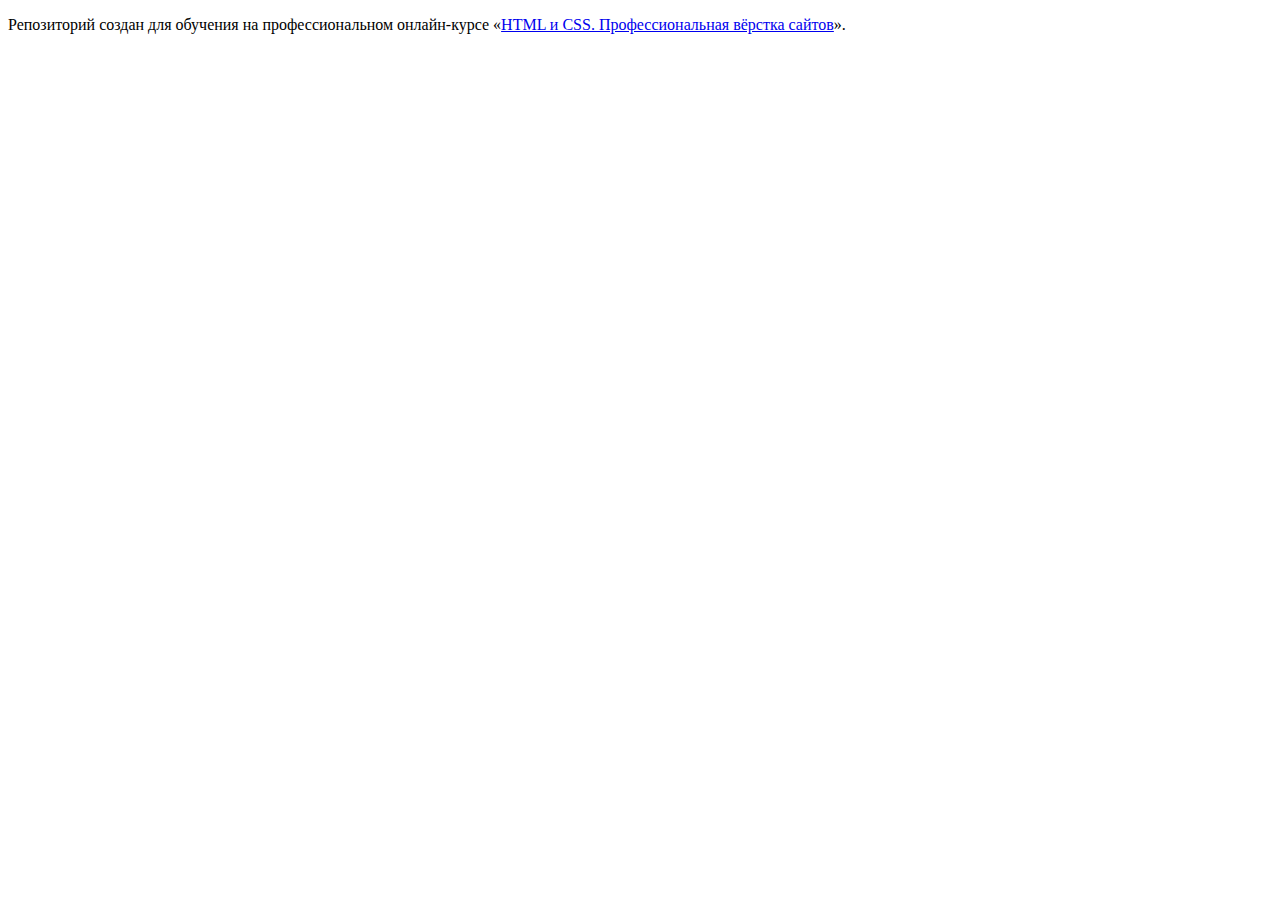
==== index.html @ 00046234 ":hatching_chick:" ====
<!DOCTYPE html>
<html lang="ru">
  <head>
    <meta charset="utf-8">
    <title>HTML Academy: Глейси</title>
  </head>
  <body>

    <p>Репозиторий создан для обучения на профессиональном онлайн‑курсе «<a href="https://htmlacademy.ru/intensive/htmlcss">HTML и CSS. Профессиональная вёрстка сайтов</a>».</p>

  </body>
</html>
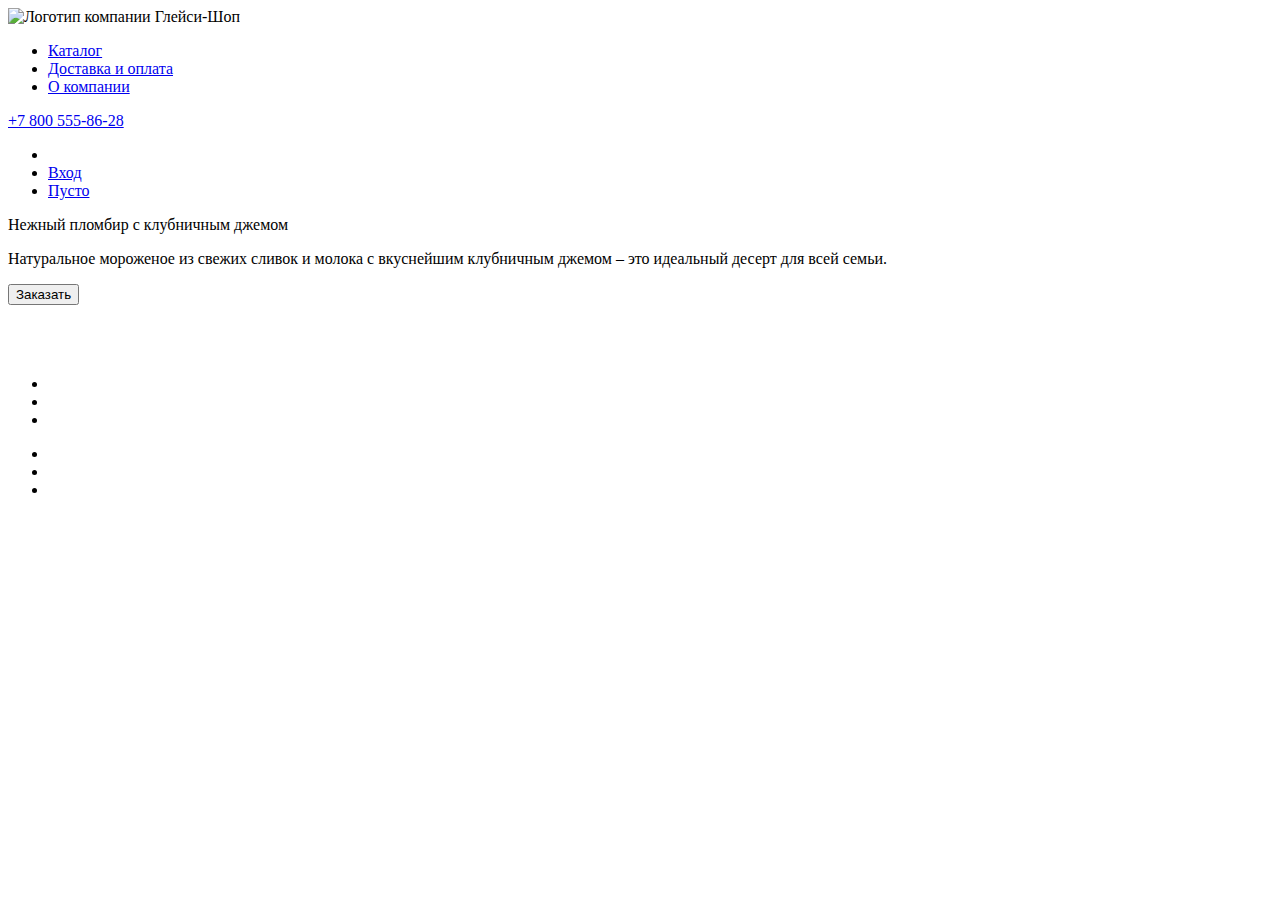
==== commit 1054ec28: "First-screen-html-markup-BEM" ====
--- a/index.html
+++ b/index.html
@@ -5,8 +5,74 @@
     <title>HTML Academy: Глейси</title>
   </head>
   <body>
+    <!-- 11:33 07.10.2021 - Сегодня сделаю разметку по БЭМ - Первый экран-->
 
-    <p>Репозиторий создан для обучения на профессиональном онлайн‑курсе «<a href="https://htmlacademy.ru/intensive/htmlcss">HTML и CSS. Профессиональная вёрстка сайтов</a>».</p>
+    <header class="header">
+      <nav>
+        <div class="header__logo"><img src="" alt="Логотип компании Глейси-Шоп" width="137" height="56"></div>
+        <ul class="header__navigation">
+          <li class="header__nav-item"><a href="#">Каталог</a></li>
+          <li class="header__nav-item"><a href="#">Доставка и оплата</a></li>
+          <li class="header__nav-item"><a href="#">О компании</a></li>
+        </ul>
+        <div class="header__phone"><a href="tel:+78005558628">+7 800 555-86-28</a></div>
+        <ul class="header__widgets">
+          <li class="header__widget-item"><a href="#"><span class="search-icon"></span></a></li>
+          <li class="header__widget-item"><a href="#"><span class="signin-icon"></span>Вход</a></li>
+          <li class="header__widget-item"><a href="#"><span class="emptybasket-icon"></span>Пусто</a></li>
+        </ul>
+      </nav>
+    </header> <!-- /header -->
+
+    <main>
+      <section class="first-screen-slider-1">
+        <div class="first-screen-slider-1__intro-section">
+          <p class="first-screen-slider-1__title">Нежный пломбир
+            с клубничным джемом</p>
+          <p class="first-screen-slider-1__intro-text">Натуральное мороженое из свежих сливок
+            и молока с вкуснейшим клубничным джемом – это идеальный десерт для всей семьи.</p>
+          <button class="first-screen-slider-1__order-btn">Заказать</button>
+        </div> <!-- /.first-screen-slider-1__intro-section -->
+        <div class="first-screen-slider-1__pic-section">
+          <div class="first-screen-slider-1__active-pic">
+            <a href="#" class="first-screen-slider-1__left-btn"><span class="arrow-left-icon"></span></a>
+            <div class="first-screen-slider-1__main-pic">
+              <img src="" alt="">
+            </div>
+            <a href="#" class="first-screen-slider-1__right-btn"><span class="arrow-right-icon"></span></a>
+          </div> <!-- /.first-screen-slider-1__active-pic -->
+          <div class="first-screen-slider-1__notactive-pic">
+            <img src="" alt="">
+          </div>
+          <div class="first-screen-slider-1__notactive-pic">
+            <img src="" alt="">
+          </div>
+        </div> <!-- /.first-screen-slider-1__pic-section -->
+        <ul class="first-screen-slider-1__slider-nav">
+          <li class="first-screen-slider-1__slider-nav-item--active"><a href="#"></a></li>
+          <li class="first-screen-slider-1__slider-nav-item--not-active"><a href="#"></a></li>
+          <li class="first-screen-slider-1__slider-nav-item--not-active"><a href="#"></a></li>
+        </ul>
+        <ul class="first-screen-slider-1__social-links">
+          <li class="first-screen-slider-1__social-links-item"><a href="#"><span class="vk-icon"></span></a></li>
+          <li class="first-screen-slider-1__social-links-item"><a href="#"><span class="fb-icon"></span></a></li>
+          <li class="first-screen-slider-1__social-links-item"><a href="#"><span class="ig-icon"></span></a></li>
+        </ul>
+      </section>
+
+
+
+
+
+    </main> <!-- /main -->
+
+
+      <!-- 
+
+        <p>Репозиторий создан для обучения на профессиональном онлайн‑курсе «<a href="https://htmlacademy.ru/intensive/htmlcss">HTML и CSS. Профессиональная вёрстка сайтов</a>».</p>
+        
+       -->
+    
 
   </body>
 </html>
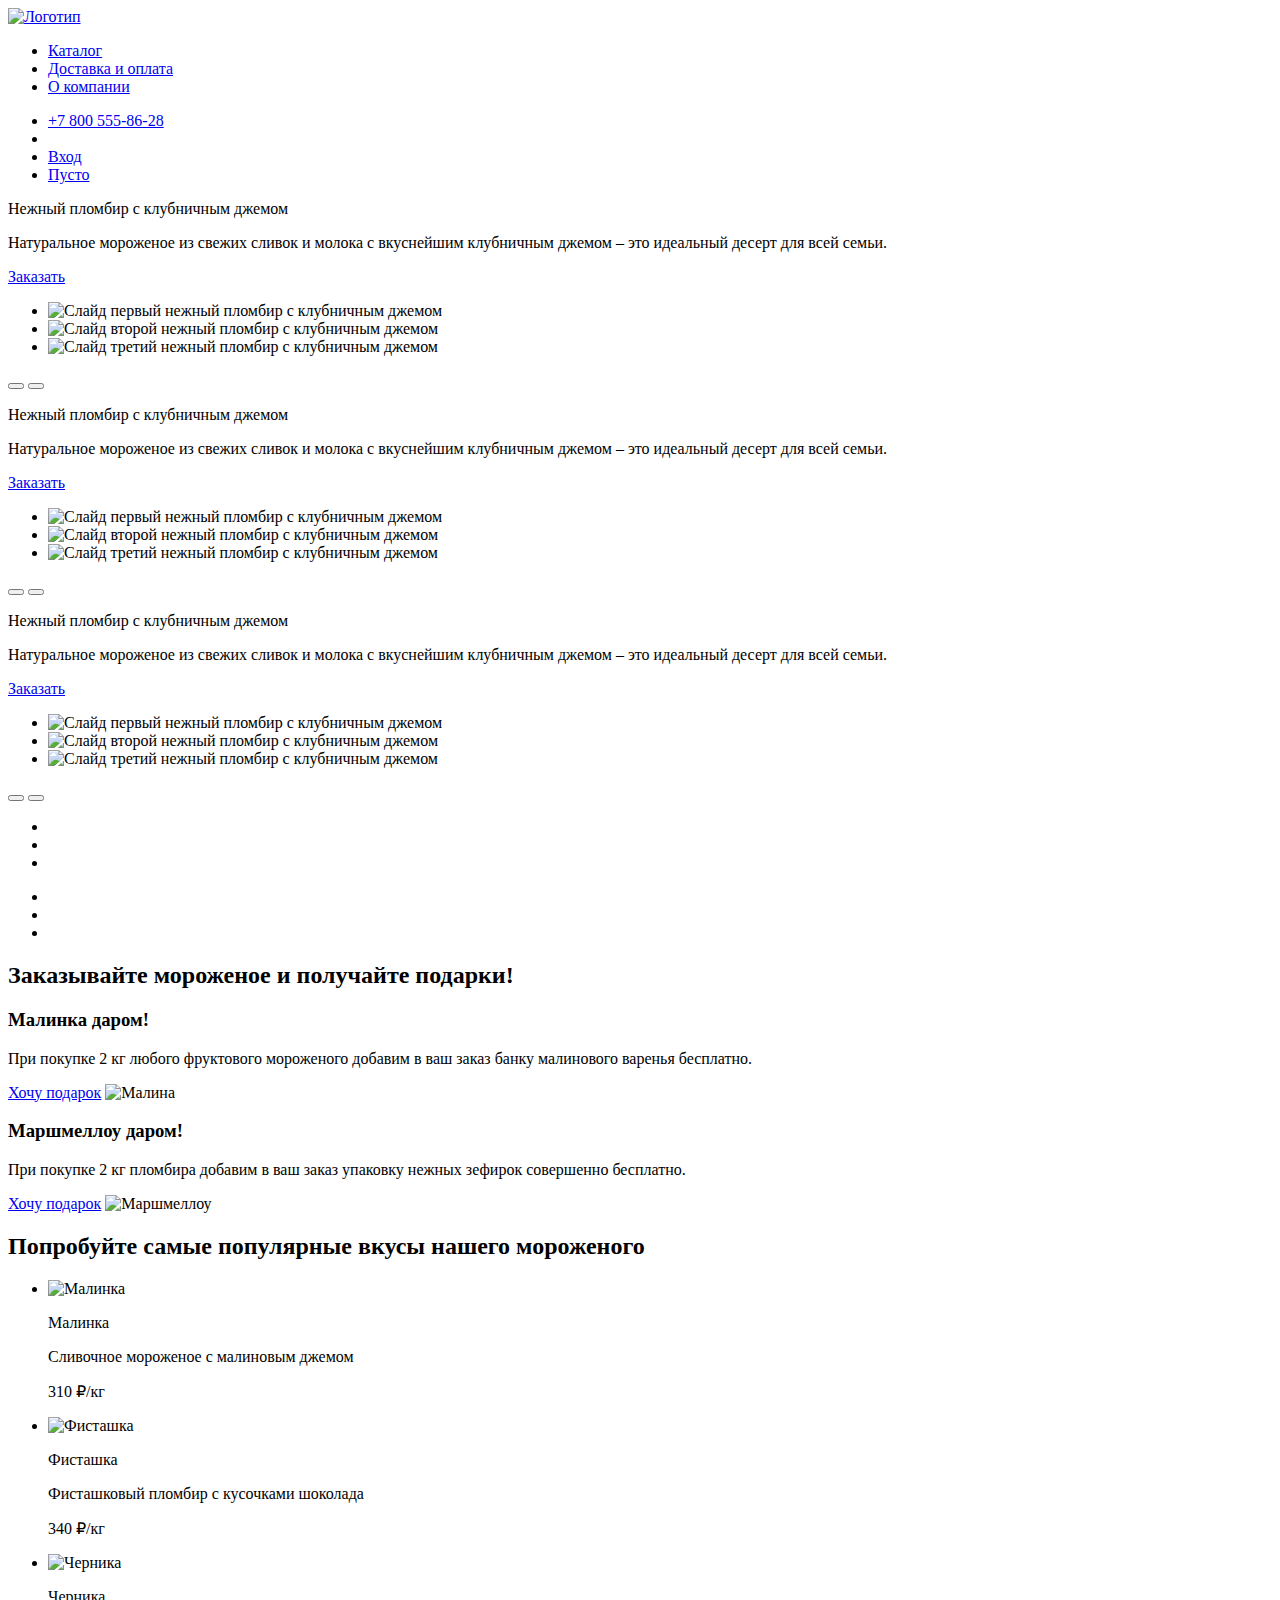
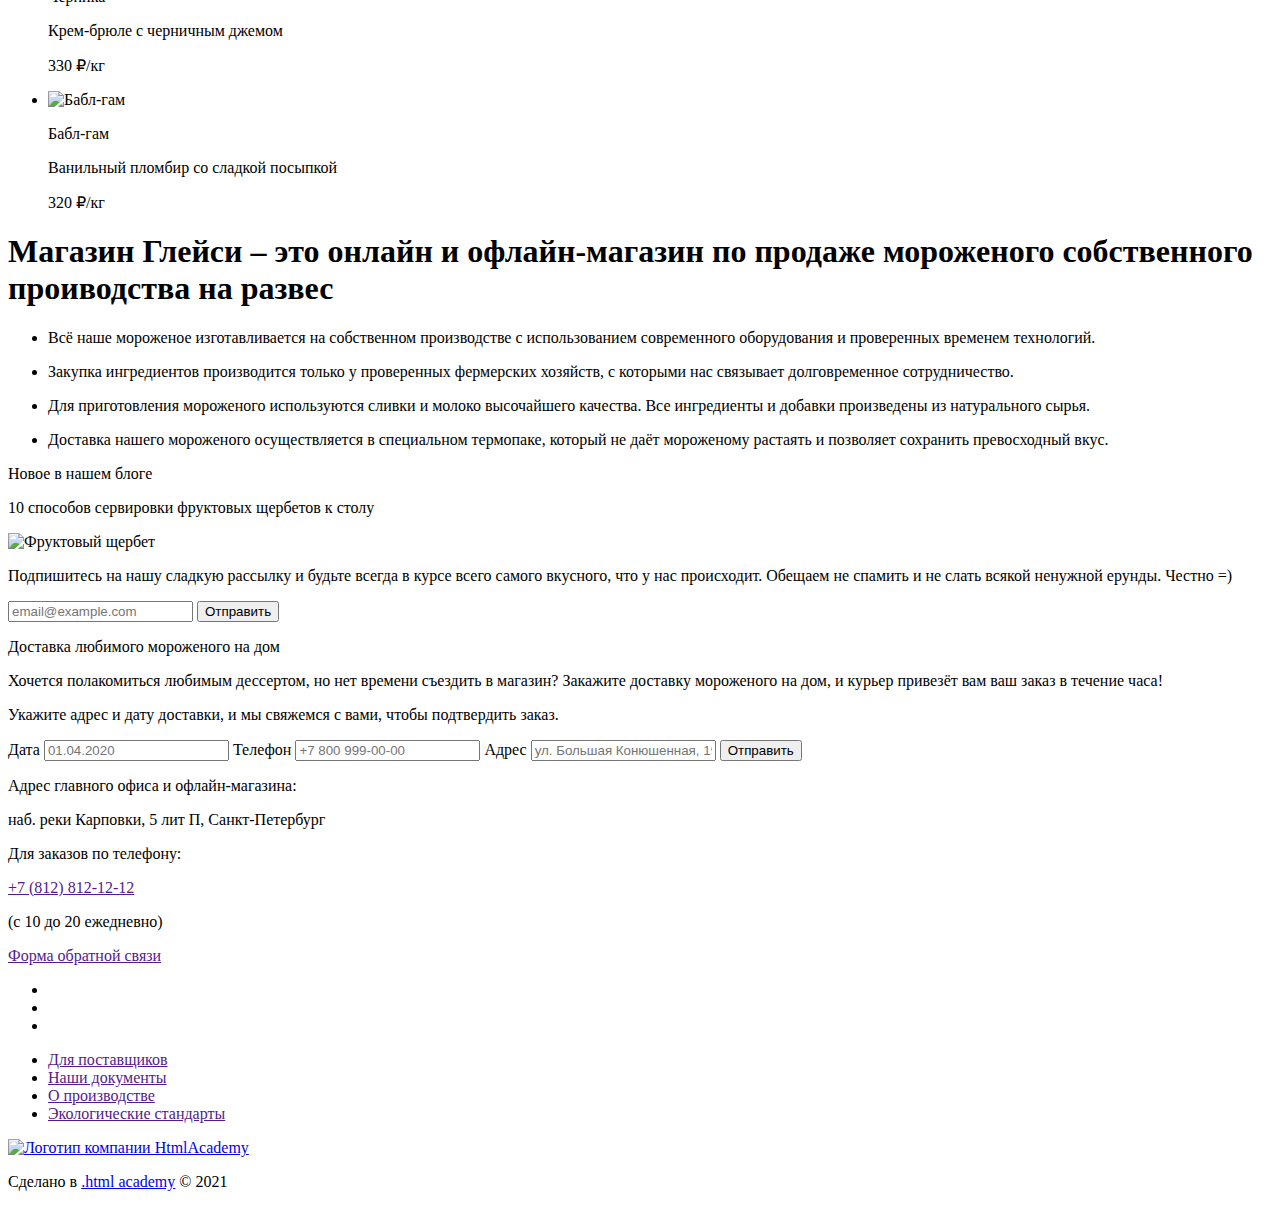
==== commit 7bed6d23: "updated index.html (full)" ====
--- a/index.html
+++ b/index.html
@@ -1,78 +1,549 @@
 <!DOCTYPE html>
 <html lang="ru">
   <head>
-    <meta charset="utf-8">
-    <title>HTML Academy: Глейси</title>
+    <meta charset="UTF-8" />
+    <meta name="viewport" content="width=device-width, initial-scale=1.0" />
+    <meta http-equiv="X-UA-Compatible" content="ie=edge" />
+    <title>Gllacy Shop</title>
   </head>
   <body>
-    <!-- 11:33 07.10.2021 - Сегодня сделаю разметку по БЭМ - Первый экран-->
-
-    <header class="header">
-      <nav>
-        <div class="header__logo"><img src="" alt="Логотип компании Глейси-Шоп" width="137" height="56"></div>
-        <ul class="header__navigation">
-          <li class="header__nav-item"><a href="#">Каталог</a></li>
-          <li class="header__nav-item"><a href="#">Доставка и оплата</a></li>
-          <li class="header__nav-item"><a href="#">О компании</a></li>
+    <!--Header-->
+    <header class="page-header">
+      <div class="page-header__page-header-inner">
+        <aside class="logo">
+          <a href="#" class="logo__link"
+            ><img src="" class="logo__img" alt="Логотип"
+          /></a>
+        </aside>
+
+        <nav class="nav">
+          <ul class="nav__list">
+            <li class="nav__item">
+              <a href="catalog.html" class="nav__link">Каталог</a>
+            </li>
+            <li class="nav__item">
+              <a href="#" class="nav__link">Доставка и оплата</a>
+            </li>
+            <li class="nav__item">
+              <a href="#" class="nav__link">О компании</a>
+            </li>
+          </ul>
+        </nav>
+
+        <ul class="widgets">
+          <li class="widgets-item__phone">
+            <a href="tel:78005558628" class="widgets__phone-link"
+              >+7 800 555-86-28</a
+            >
+          </li>
+          <li class="widgets-item">
+            <a class="widgets-item__link" href="#">
+              <span class="widgets-item__search-icon"></span>
+            </a>
+          </li>
+          <li class="widgets-item">
+            <a class="widgets-item__link" href="#">
+              <span class="widgets-item__signin-icon"></span>Вход
+            </a>
+          </li>
+          <li class="widgets-item">
+            <a class="widgets-item__link" href="#">
+              <span class="widgets-item__empty-basket-icon"></span>Пусто
+            </a>
+          </li>
         </ul>
-        <div class="header__phone"><a href="tel:+78005558628">+7 800 555-86-28</a></div>
-        <ul class="header__widgets">
-          <li class="header__widget-item"><a href="#"><span class="search-icon"></span></a></li>
-          <li class="header__widget-item"><a href="#"><span class="signin-icon"></span>Вход</a></li>
-          <li class="header__widget-item"><a href="#"><span class="emptybasket-icon"></span>Пусто</a></li>
+      </div>
+    </header>
+
+    <!--Main content-->
+    <main class="page-main">
+      <!--hello screen-->
+      <section class="hello-screen">
+        <div class="hello-screen__hello-screen-inner">
+          <div class="slide-slide1_active">
+            <div class="slide__description-block">
+              <p class="slide__description-block-title">
+                Нежный пломбир с клубничным джемом
+              </p>
+              <p class="slide__description-block-text">
+                Натуральное мороженое из свежих сливок и молока с вкуснейшим
+                клубничным джемом – это идеальный десерт для всей семьи.
+              </p>
+              <a class="slide__description-block-order-btn" href="#"
+                >Заказать</a
+              >
+            </div>
+            <div class="slide__visual-block">
+              <ul class="slide__visual-block-inner">
+                <li class="slide__item slide__item_active">
+                  <img
+                    src=""
+                    alt="Слайд первый нежный пломбир с клубничным джемом"
+                  />
+                </li>
+                <li class="slide__item-thumb">
+                  <img
+                    src=""
+                    alt="Слайд второй нежный пломбир с клубничным джемом"
+                  />
+                </li>
+                <li class="slide__item-thumb">
+                  <img
+                    src=""
+                    alt="Слайд третий нежный пломбир с клубничным джемом"
+                  />
+                </li>
+              </ul>
+              <button class="slide__control-left-btn"></button>
+              <button class="slide__control-right-btn"></button>
+            </div>
+          </div>
+          <div class="slide-slide2">
+            <div class="slide__description-block">
+              <p class="slide__description-block-title">
+                Нежный пломбир с клубничным джемом
+              </p>
+              <p class="slide__description-block-text">
+                Натуральное мороженое из свежих сливок и молока с вкуснейшим
+                клубничным джемом – это идеальный десерт для всей семьи.
+              </p>
+              <a class="slide__description-block-order-btn" href="#"
+                >Заказать</a
+              >
+            </div>
+            <div class="slide__visual-block">
+              <ul class="slide__visual-block-inner">
+                <li class="slide__item-thumb">
+                  <img
+                    src=""
+                    alt="Слайд первый нежный пломбир с клубничным джемом"
+                  />
+                </li>
+                <li class="slide__item slide__item_active">
+                  <img
+                    src=""
+                    alt="Слайд второй нежный пломбир с клубничным джемом"
+                  />
+                </li>
+                <li class="slide__item-thumb">
+                  <img
+                    src=""
+                    alt="Слайд третий нежный пломбир с клубничным джемом"
+                  />
+                </li>
+              </ul>
+              <button class="slide__control-left-btn"></button>
+              <button class="slide__control-right-btn"></button>
+            </div>
+          </div>
+          <div class="slide-slide3">
+            <div class="slide__description-block">
+              <p class="slide__description-block-title">
+                Нежный пломбир с клубничным джемом
+              </p>
+              <p class="slide__description-block-text">
+                Натуральное мороженое из свежих сливок и молока с вкуснейшим
+                клубничным джемом – это идеальный десерт для всей семьи.
+              </p>
+              <a class="slide__description-block-order-btn" href="#"
+                >Заказать</a
+              >
+            </div>
+            <div class="slide__visual-block">
+              <ul class="slide__visual-block-inner">
+                <li class="slide__item-thumb">
+                  <img
+                    src=""
+                    alt="Слайд первый нежный пломбир с клубничным джемом"
+                  />
+                </li>
+                <li class="slide__item-thumb">
+                  <img
+                    src=""
+                    alt="Слайд второй нежный пломбир с клубничным джемом"
+                  />
+                </li>
+                <li class="slide__item slide__item_active">
+                  <img
+                    src=""
+                    alt="Слайд третий нежный пломбир с клубничным джемом"
+                  />
+                </li>
+              </ul>
+              <button class="slide__control-left-btn"></button>
+              <button class="slide__control-right-btn"></button>
+            </div>
+          </div>
+          <div class="slide-footer">
+            <ul class="slide-nav">
+              <li class="slide-nav__item slide-nav__item_active">
+                <a class="slide-nav__item-link" href="#"></a>
+              </li>
+              <li class="slide-nav__item">
+                <a class="slide-nav__item-link" href="#"></a>
+              </li>
+              <li class="slide-nav__item">
+                <a class="slide-nav__item-link" href="#"></a>
+              </li>
+            </ul>
+            <ul class="footer-block__social-list">
+              <li class="footer-block__social-item">
+                <a
+                  class="footer-block__social-item-link"
+                  href="https://vk.com/htmlacademy"
+                >
+                  <span class="footer-block__social-vk-icon"></span>
+                </a>
+              </li>
+              <li class="footer-block__social-item">
+                <a
+                  class="footer-block__social-item-link"
+                  href="https://www.facebook.com/htmlacademy"
+                >
+                  <span class="footer-block__social-facebook-icon"></span>
+                </a>
+              </li>
+              <li class="footer-block__social-item">
+                <a
+                  class="footer-block__social-item-link"
+                  href="https://www.instagram.com/htmlacademy/"
+                >
+                  <span class="footer-block__social-instagram-icon"></span>
+                </a>
+              </li>
+            </ul>
+          </div>
+        </div>
+      </section>
+
+      <!--call to action first-->
+      <section class="call-to-action">
+        <div class="call-to-action__call-to-action-inner">
+          <h2 class="call-to-action__heading">
+            Заказывайте мороженое и получайте подарки!
+          </h2>
+          <aside class="call-to-action-item">
+            <h3 class="call-to-action-item__title">Малинка даром!</h3>
+            <p class="call-to-action-item__text">
+              При покупке 2 кг любого фруктового мороженого добавим в ваш заказ
+              банку малинового варенья бесплатно.
+            </p>
+            <a class="call-to-action-item__btn" href="#">Хочу подарок</a>
+            <img class="call-to-action-item__img" src="" alt="Малина" />
+          </aside>
+          <aside class="call-to-action-item">
+            <h3 class="call-to-action-item__title">Маршмеллоу даром!</h3>
+            <p class="call-to-action-item__text">
+              При покупке 2 кг пломбира добавим в ваш заказ упаковку нежных
+              зефирок совершенно бесплатно.
+            </p>
+            <a class="call-to-action-item__btn" href="#">Хочу подарок</a>
+            <img class="call-to-action-item__img" src="" alt="Маршмеллоу" />
+          </aside>
+        </div>
+      </section>
+
+      <!--list of icecreams-->
+      <section class="list-of-icecreams">
+        <div class="list-of-icecreams__list-of-icecreams-inner">
+          <h2 class="list-of-icecreams__heading">
+            Попробуйте самые популярные вкусы нашего мороженого
+          </h2>
+          <ul class="list-of-icecreams__list">
+            <li class="list-of-icecreams__item">
+              <img class="list-of-icecreams-item__img" src="" alt="Малинка" />
+              <p class="list-of-icecreams-item__title">Малинка</p>
+              <p class="list-of-icecreams-item__description">
+                Сливочное мороженое с малиновым джемом
+              </p>
+              <p class="list-of-icecreams-item__price">310 ₽/кг</p>
+              <a class="list-of-icecreams-item__btn-add-to-basket-link" href=""
+                ><span class="list-of-icecreams-item__basket-icon"></span
+              ></a>
+            </li>
+            <li class="list-of-icecreams__item">
+              <img class="list-of-icecreams-item__img" src="" alt="Фисташка" />
+              <p class="list-of-icecreams-item__title">Фисташка</p>
+              <p class="list-of-icecreams-item__description">
+                Фисташковый пломбир с кусочками шоколада
+              </p>
+              <p class="list-of-icecreams-item__price">340 ₽/кг</p>
+              <a class="list-of-icecreams-item__btn-add-to-basket-link" href=""
+                ><span class="list-of-icecreams-item__basket-icon"></span
+              ></a>
+            </li>
+            <li class="list-of-icecreams__item">
+              <img class="list-of-icecreams-item__img" src="" alt="Черника" />
+              <p class="list-of-icecreams-item__title">Черника</p>
+              <p class="list-of-icecreams-item__description">
+                Крем-брюле с черничным джемом
+              </p>
+              <p class="list-of-icecreams-item__price">330 ₽/кг</p>
+              <a class="list-of-icecreams-item__btn-add-to-basket-link" href=""
+                ><span class="list-of-icecreams-item__basket-icon"></span
+              ></a>
+            </li>
+            <li class="list-of-icecreams__item">
+              <img class="list-of-icecreams-item__img" src="" alt="Бабл-гам" />
+              <p class="list-of-icecreams-item__title">Бабл-гам</p>
+              <p class="list-of-icecreams-item__description">
+                Ванильный пломбир со сладкой посыпкой
+              </p>
+              <p class="list-of-icecreams-item__price">320 ₽/кг</p>
+              <a class="list-of-icecreams-item__btn-add-to-basket-link" href=""
+                ><span class="list-of-icecreams-item__basket-icon"></span
+              ></a>
+            </li>
+          </ul>
+        </div>
+      </section>
+
+      <!--description block of shop-->
+      <section class="description-block-of-shop">
+        <div class="description-block-of-shop__inner">
+          <div class="description-block-of-shop__white-plate">
+            <h1 class="description-block-of-shop_main-heading">
+              Магазин Глейси – это онлайн и офлайн-магазин по продаже мороженого
+              собственного проиводства на развес
+            </h1>
+            <ul class="description-block-of-shop__list-of-features">
+              <li class="description-block-of-shop__item-feature">
+                <p class="description-block-of-shop__item-feature-description">
+                  Всё наше мороженое изготавливается на собственном производстве
+                  с использованием современного оборудования и проверенных
+                  временем технологий.
+                </p>
+              </li>
+              <li class="description-block-of-shop__item-feature">
+                <p class="description-block-of-shop__item-feature-description">
+                  Закупка ингредиентов производится только у проверенных
+                  фермерских хозяйств, с которыми нас связывает долговременное
+                  сотрудничество.
+                </p>
+              </li>
+              <li class="description-block-of-shop__item-feature">
+                <p class="description-block-of-shop__item-feature-description">
+                  Для приготовления мороженого используются сливки и молоко
+                  высочайшего качества. Все ингредиенты и добавки произведены из
+                  натурального сырья.
+                </p>
+              </li>
+              <li class="description-block-of-shop__item-feature">
+                <p class="description-block-of-shop__item-feature-description">
+                  Доставка нашего мороженого осуществляется в специальном
+                  термопаке, который не даёт мороженому растаять и позволяет
+                  сохранить превосходный вкус.
+                </p>
+              </li>
+            </ul>
+          </div>
+        </div>
+      </section>
+
+      <!--subscribe block-->
+      <section class="subscribe-block">
+        <div class="subscribe-block__inner">
+          <aside class="subscribe-block__latest-post-from-blog">
+            <p class="subscribe-block__latest-post-from-blog-name">
+              Новое в нашем блоге
+            </p>
+            <p class="subscribe-block__latest-post-from-blog-article-title">
+              10 способов сервировки фруктовых щербетов к столу
+            </p>
+            <img
+              class="subscribe-block__latest-post-from-blog-img"
+              src=""
+              alt="Фруктовый щербет"
+            />
+          </aside>
+          <aside class="subscribe-block__subscribe-form-block">
+            <p class="subscribe-block__subscribe-title">
+              Подпишитесь на нашу сладкую рассылку и будьте всегда в курсе всего
+              самого вкусного, что у нас происходит. Обещаем не спамить и не
+              слать всякой ненужной ерунды. Честно =)
+            </p>
+            <form
+              class="subscribe-block__subscribe-form"
+              action="https://echo.htmlacademy.ru/"
+            >
+              <input
+                class="subscribe-block__subscribe-form-email-input"
+                type="text"
+                placeholder="email@example.com"
+                name="email"
+              />
+              <input
+                class="subscribe-block__subscribe-form-btn-submit"
+                type="submit"
+                value="Отправить"
+              />
+            </form>
+          </aside>
+        </div>
+      </section>
+
+      <!--order section-->
+      <section class="order-block">
+        <div class="order-block__inner">
+          <aside class="order-block__description-block">
+            <p class="order-block__description-block-title">
+              Доставка любимого мороженого на дом
+            </p>
+            <p class="order-block__description-description">
+              Хочется полакомиться любимым дессертом, но нет времени съездить в
+              магазин? Закажите доставку мороженого на дом, и курьер привезёт
+              вам ваш заказ в течение часа!
+            </p>
+          </aside>
+          <aside class="order-block__form-block">
+            <form
+              class="order-block__order-form"
+              action="https://echo.htmlacademy.ru/"
+            >
+              <p class="order-block__order-form-instruction">
+                Укажите адрес и дату доставки, и мы свяжемся с вами, чтобы
+                подтвердить заказ.
+              </p>
+              <label class="order-block__order-form-date-label" for=""
+                >Дата</label
+              >
+              <input
+                class="order-block__order-form-date-input"
+                type="text"
+                placeholder="01.04.2020"
+                name="date"
+              />
+              <label class="order-block__order-form-phone-label" for=""
+                >Телефон</label
+              >
+              <input
+                class="order-block__order-form-phone-input"
+                type="text"
+                placeholder="+7 800 999-00-00"
+                name="phone"
+              />
+              <label class="order-block__order-form-address-label" for=""
+                >Адрес</label
+              >
+              <input
+                class="order-block__order-form-address-input"
+                type="text"
+                placeholder="ул. Большая Конюшенная, 19/8"
+                name="address"
+              />
+              <input
+                class="order-block__order-form-address-submit-btn"
+                type="submit"
+                value="Отправить"
+              />
+            </form>
+          </aside>
+        </div>
+      </section>
+
+      <!--contacts section-->
+      <section class="contact-block">
+        <div class="contact-block__inner">
+          <aside class="contact-block__content-section">
+            <p class="contact-block__content-section-title">
+              Адрес главного офиса и офлайн-магазина:
+            </p>
+            <p class="contact-block__content-section-address">
+              наб. реки Карповки, 5 лит П, Санкт-Петербург
+            </p>
+            <p class="contact-block__content-section-label">
+              Для заказов по телефону:
+            </p>
+            <p class="contact-block__content-section-phone">
+              <a class="contact-block__content-section-phone-link" href=""
+                >+7 (812) 812-12-12</a
+              >
+            </p>
+            <p class="contact-block__content-section-work-schedule">
+              (с 10 до 20 ежедневно)
+            </p>
+            <a class="contact-block__content-section-feedback-btn" href=""
+              >Форма обратной связи</a
+            >
+          </aside>
+        </div>
+      </section>
+    </main>
+
+    <!--Footer-->
+    <footer class="footer-block">
+      <div class="footer-block__inner">
+        <ul class="footer-block__social-list">
+          <li class="footer-block__social-item">
+            <a
+              class="footer-block__social-item-link"
+              href="https://vk.com/htmlacademy"
+            >
+              <span class="footer-block__social-vk-icon"></span>
+            </a>
+          </li>
+          <li class="footer-block__social-item">
+            <a
+              class="footer-block__social-item-link"
+              href="https://www.facebook.com/htmlacademy"
+            >
+              <span class="footer-block__social-facebook-icon"></span>
+            </a>
+          </li>
+          <li class="footer-block__social-item">
+            <a
+              class="footer-block__social-item-link"
+              href="https://www.instagram.com/htmlacademy/"
+            >
+              <span class="footer-block__social-instagram-icon"></span>
+            </a>
+          </li>
         </ul>
-      </nav>
-    </header> <!-- /header -->
-
-    <main>
-      <section class="first-screen-slider-1">
-        <div class="first-screen-slider-1__intro-section">
-          <p class="first-screen-slider-1__title">Нежный пломбир
-            с клубничным джемом</p>
-          <p class="first-screen-slider-1__intro-text">Натуральное мороженое из свежих сливок
-            и молока с вкуснейшим клубничным джемом – это идеальный десерт для всей семьи.</p>
-          <button class="first-screen-slider-1__order-btn">Заказать</button>
-        </div> <!-- /.first-screen-slider-1__intro-section -->
-        <div class="first-screen-slider-1__pic-section">
-          <div class="first-screen-slider-1__active-pic">
-            <a href="#" class="first-screen-slider-1__left-btn"><span class="arrow-left-icon"></span></a>
-            <div class="first-screen-slider-1__main-pic">
-              <img src="" alt="">
-            </div>
-            <a href="#" class="first-screen-slider-1__right-btn"><span class="arrow-right-icon"></span></a>
-          </div> <!-- /.first-screen-slider-1__active-pic -->
-          <div class="first-screen-slider-1__notactive-pic">
-            <img src="" alt="">
-          </div>
-          <div class="first-screen-slider-1__notactive-pic">
-            <img src="" alt="">
-          </div>
-        </div> <!-- /.first-screen-slider-1__pic-section -->
-        <ul class="first-screen-slider-1__slider-nav">
-          <li class="first-screen-slider-1__slider-nav-item--active"><a href="#"></a></li>
-          <li class="first-screen-slider-1__slider-nav-item--not-active"><a href="#"></a></li>
-          <li class="first-screen-slider-1__slider-nav-item--not-active"><a href="#"></a></li>
-        </ul>
-        <ul class="first-screen-slider-1__social-links">
-          <li class="first-screen-slider-1__social-links-item"><a href="#"><span class="vk-icon"></span></a></li>
-          <li class="first-screen-slider-1__social-links-item"><a href="#"><span class="fb-icon"></span></a></li>
-          <li class="first-screen-slider-1__social-links-item"><a href="#"><span class="ig-icon"></span></a></li>
-        </ul>
-      </section>
-
-
-
-
-
-    </main> <!-- /main -->
-
-
-      <!-- 
-
-        <p>Репозиторий создан для обучения на профессиональном онлайн‑курсе «<a href="https://htmlacademy.ru/intensive/htmlcss">HTML и CSS. Профессиональная вёрстка сайтов</a>».</p>
-        
-       -->
-    
-
+
+        <nav class="footer-block__nav">
+          <ul class="footer-block__nav-list">
+            <li class="footer-block__nav-item">
+              <a class="footer-block__nav-item-link" href=""
+                ><span class="footer-block__nav-item-heart-icon"></span>Для
+                поставщиков</a
+              >
+            </li>
+            <li class="footer-block__nav-item">
+              <a class="footer-block__nav-item-link" href="">Наши документы</a>
+            </li>
+            <li class="footer-block__nav-item">
+              <a class="footer-block__nav-item-link" href="">О производстве</a>
+            </li>
+            <li class="footer-block__nav-item">
+              <a class="footer-block__nav-item-link" href=""
+                >Экологические стандарты</a
+              >
+            </li>
+          </ul>
+        </nav>
+
+        <aside class="footer-block__copyright-block">
+          <a
+            class="footer-block__copyright-logo-link"
+            href="https://htmlacademy.ru/"
+          >
+            <img
+              class="footer-block__copyright-logo-img"
+              src=""
+              alt="Логотип компании HtmlAcademy"
+            />
+          </a>
+          <p class="footer-block__copyright">
+            Сделано в
+            <a
+              class="footer-block__copyright-link"
+              href="https://htmlacademy.ru/"
+              >.html academy</a
+            >
+            © 2021
+          </p>
+        </aside>
+      </div>
+    </footer>
   </body>
 </html>
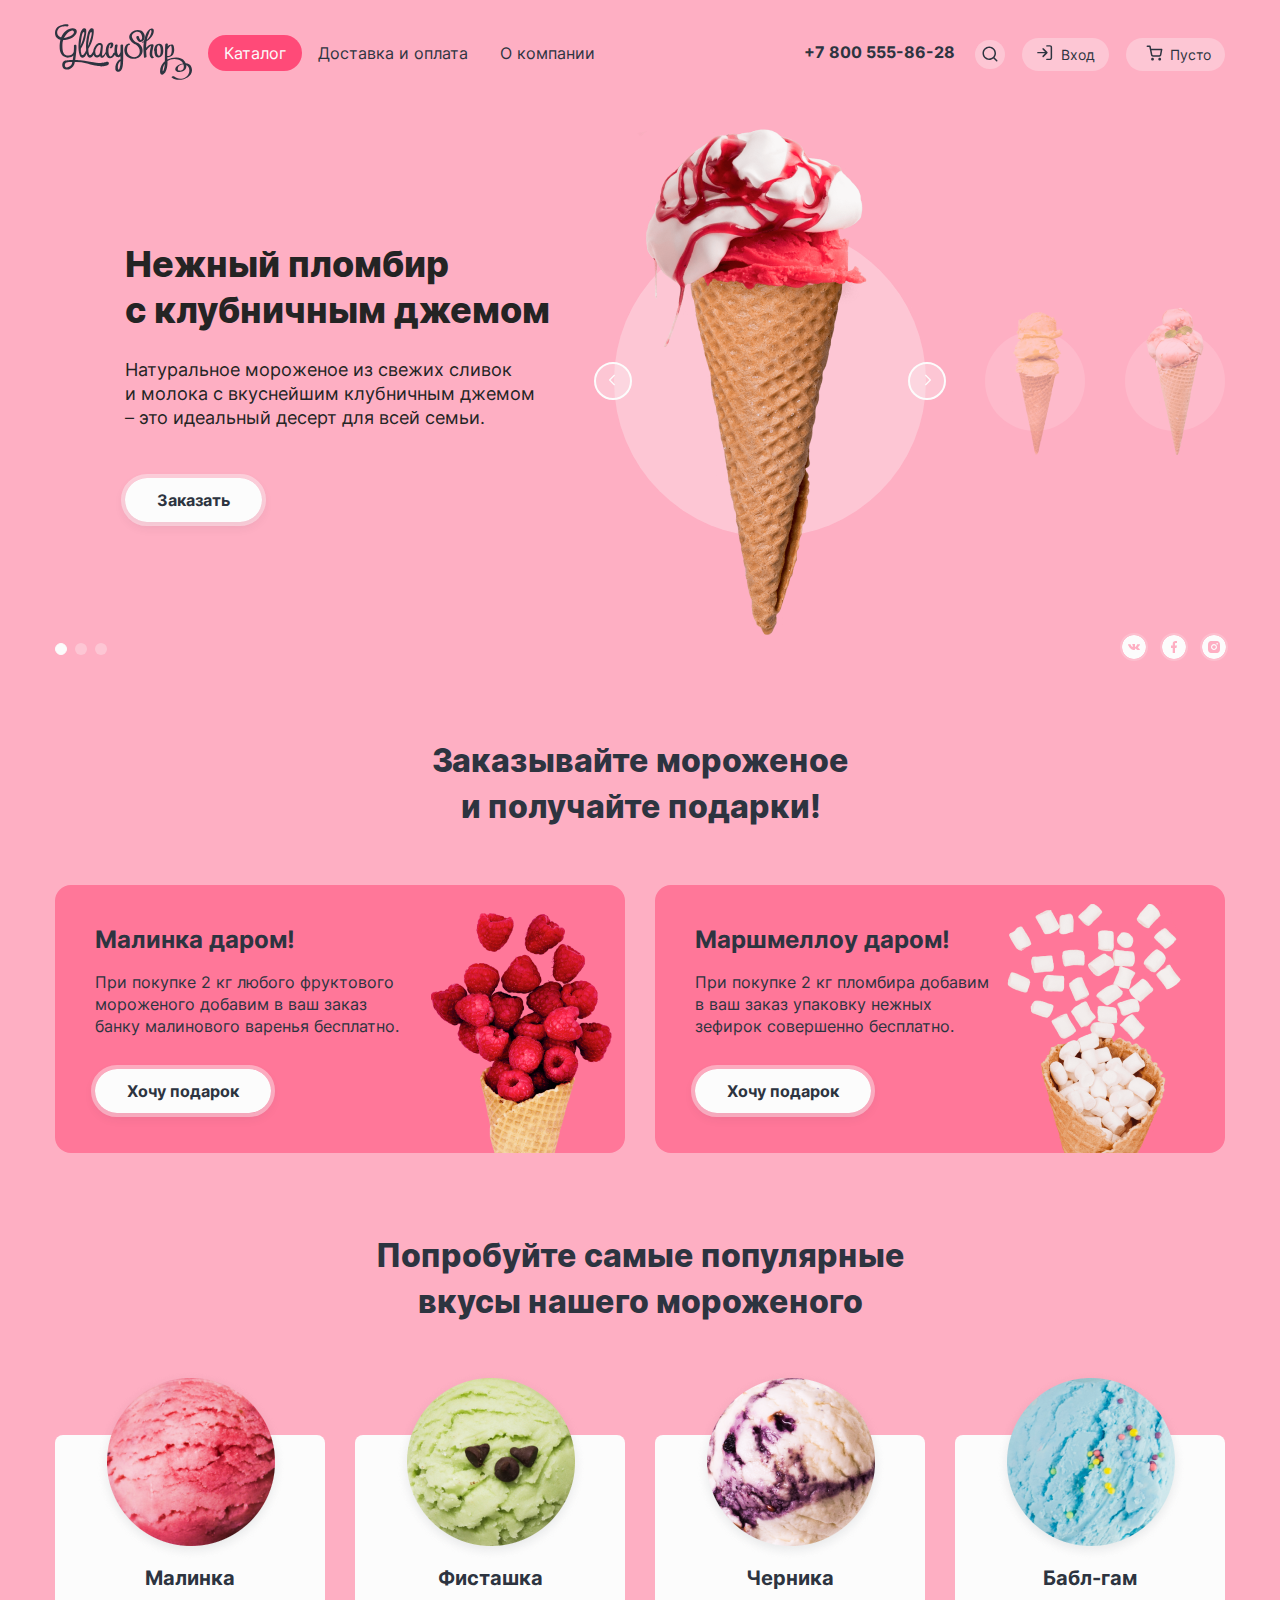
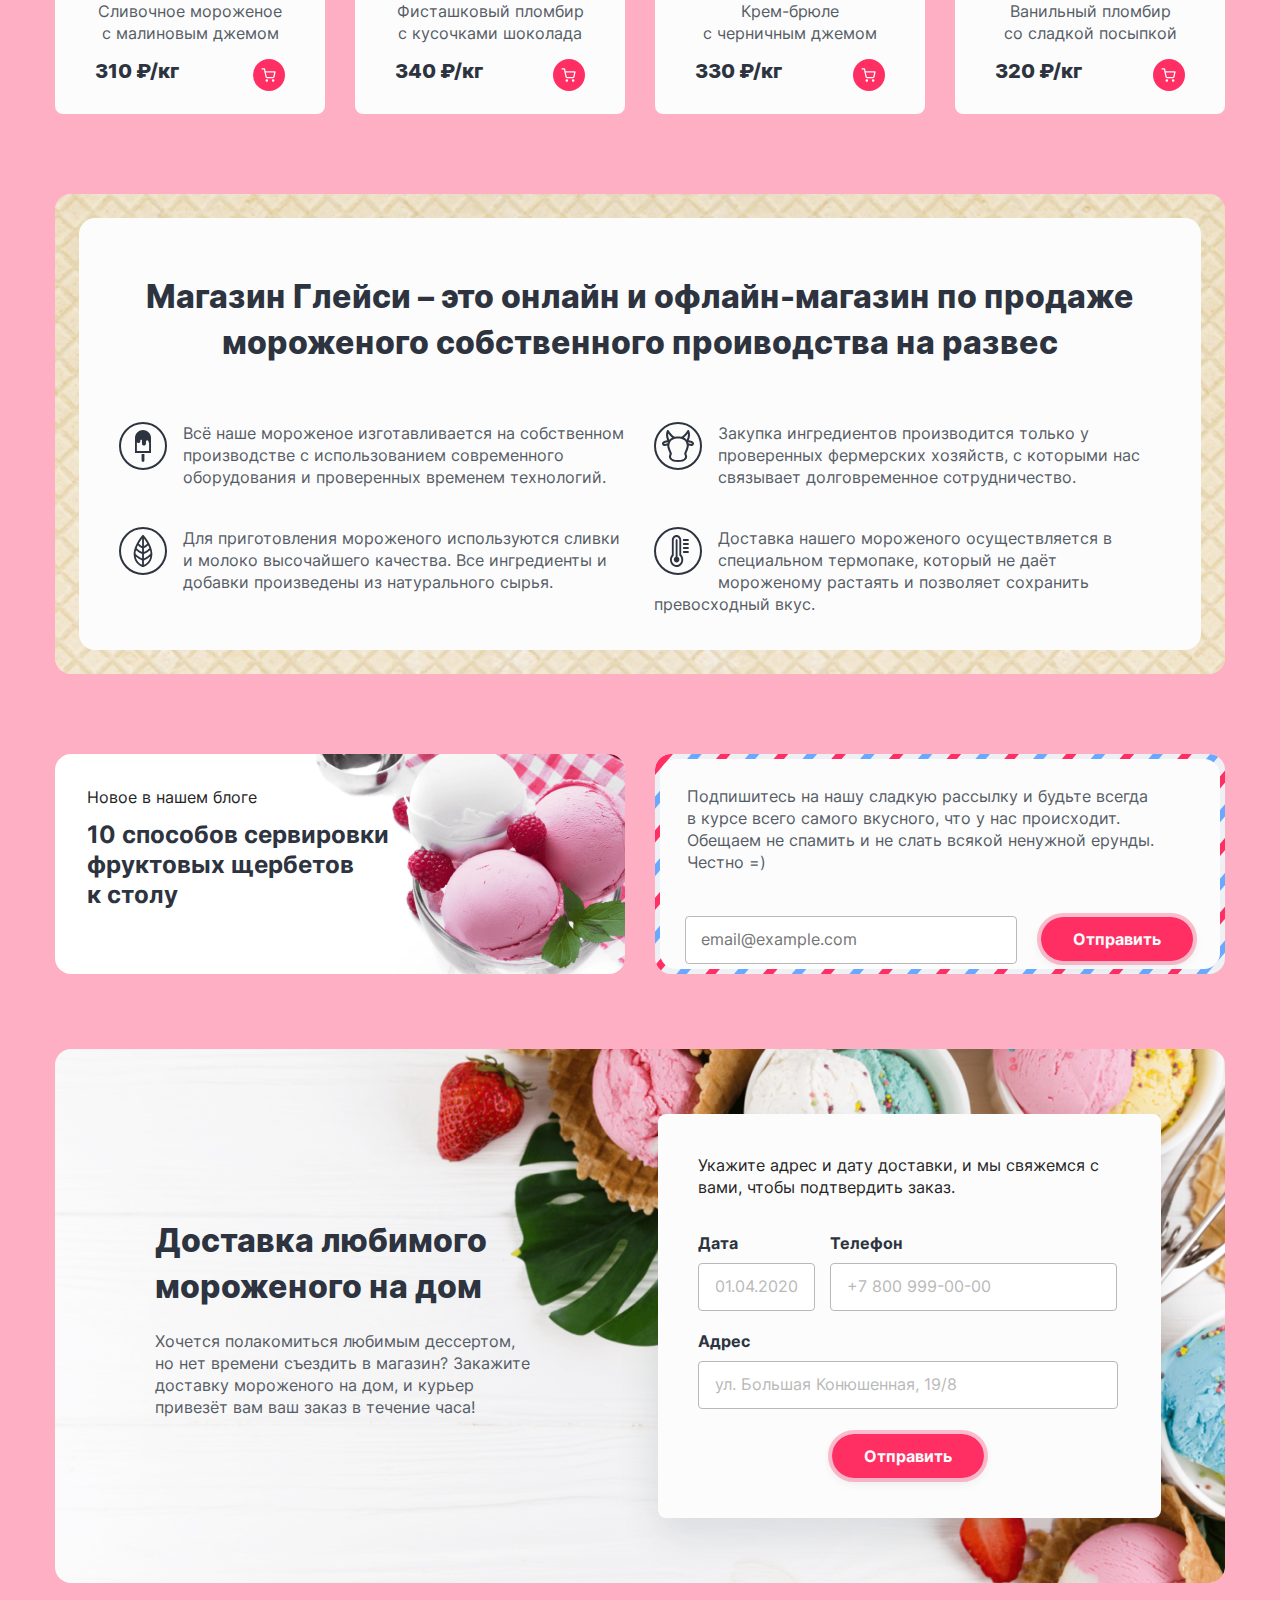
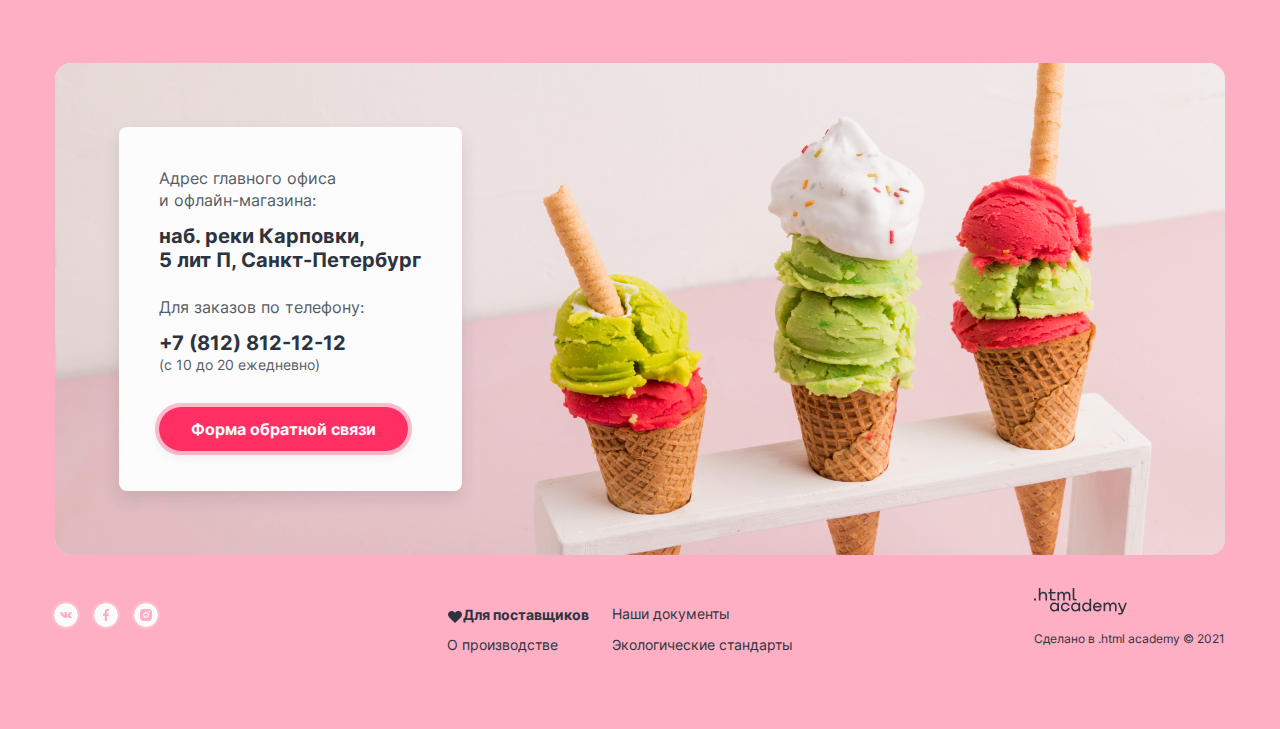
==== commit 1f0fac49: "index page" ====
--- a/index.html
+++ b/index.html
@@ -5,545 +5,898 @@
     <meta name="viewport" content="width=device-width, initial-scale=1.0" />
     <meta http-equiv="X-UA-Compatible" content="ie=edge" />
     <title>Gllacy Shop</title>
+    <link rel="stylesheet" href="styles/styles.css" />
+    <link rel="stylesheet" href="styles/slider.css" />
   </head>
   <body>
-    <!--Header-->
-    <header class="page-header">
-      <div class="page-header__page-header-inner">
-        <aside class="logo">
-          <a href="#" class="logo__link"
-            ><img src="" class="logo__img" alt="Логотип"
-          /></a>
-        </aside>
-
-        <nav class="nav">
-          <ul class="nav__list">
-            <li class="nav__item">
-              <a href="catalog.html" class="nav__link">Каталог</a>
-            </li>
-            <li class="nav__item">
-              <a href="#" class="nav__link">Доставка и оплата</a>
-            </li>
-            <li class="nav__item">
-              <a href="#" class="nav__link">О компании</a>
-            </li>
-          </ul>
-        </nav>
-
-        <ul class="widgets">
-          <li class="widgets-item__phone">
-            <a href="tel:78005558628" class="widgets__phone-link"
-              >+7 800 555-86-28</a
-            >
-          </li>
-          <li class="widgets-item">
-            <a class="widgets-item__link" href="#">
-              <span class="widgets-item__search-icon"></span>
-            </a>
-          </li>
-          <li class="widgets-item">
-            <a class="widgets-item__link" href="#">
-              <span class="widgets-item__signin-icon"></span>Вход
-            </a>
-          </li>
-          <li class="widgets-item">
-            <a class="widgets-item__link" href="#">
-              <span class="widgets-item__empty-basket-icon"></span>Пусто
-            </a>
-          </li>
-        </ul>
-      </div>
-    </header>
-
-    <!--Main content-->
-    <main class="page-main">
-      <!--hello screen-->
-      <section class="hello-screen">
-        <div class="hello-screen__hello-screen-inner">
-          <div class="slide-slide1_active">
-            <div class="slide__description-block">
-              <p class="slide__description-block-title">
-                Нежный пломбир с клубничным джемом
-              </p>
-              <p class="slide__description-block-text">
-                Натуральное мороженое из свежих сливок и молока с вкуснейшим
-                клубничным джемом – это идеальный десерт для всей семьи.
-              </p>
-              <a class="slide__description-block-order-btn" href="#"
-                >Заказать</a
+    <div class="root-container slide1_bg">
+      <!--Header-->
+      <header class="page-header">
+        <div class="page-header__page-header-inner">
+          <nav class="nav">
+            <div class="nav__logo">
+              <a href="#" class="logo__link">
+                <svg
+                  width="137"
+                  height="56"
+                  viewBox="0 0 359 146"
+                  fill="none"
+                  xmlns="http://www.w3.org/2000/svg"
+                >
+                  <path
+                    d="M138.334 98.4375C136.614 98.24 134.873 98.5409 133.318 99.3046C133.318 99.3046 126.318 105.187 91.6923 98.4141C66.2365 93.4224 53.0069 93.938 53.0069 93.938C53.0069 93.938 57.2768 64.6439 56.1102 56.4416C56.0566 55.8365 55.7712 55.276 55.3142 54.8781C54.8572 54.4803 54.2642 54.2763 53.6603 54.309C51.117 54.309 49.5771 55.2933 49.5771 56.6525C49.7952 62.1901 49.6002 67.7363 48.9937 73.2447C47.9368 76.1548 45.9526 78.633 43.3493 80.2942C40.7461 81.9554 37.6695 82.7066 34.5976 82.4313C23.5146 81.6579 21.1814 73.6431 20.2014 68.1827C19.2214 62.7223 18.6614 47.4659 21.578 41.2322C21.578 41.2322 38.2841 41.818 48.7837 32.8189C59.2834 23.8198 58.6301 16.0393 53.6603 12.7115C48.6904 9.38372 37.0475 9.9696 28.1111 18.1719C22.9802 22.6735 18.9284 28.2814 16.2582 34.5766C16.2582 34.5766 3.12197 31.7643 6.13186 17.9844C9.32842 3.59523 28.9044 5.28256 28.9044 5.28256C32.9876 6.07936 33.1743 6.45432 34.5276 5.09508C35.8809 3.73584 36.8608 0.220556 30.4444 0.0096391C24.0279 -0.201278 4.77858 2.98591 1.09204 15.8284C-2.85116 29.4911 4.42859 39.2636 14.2049 40.7869C14.2049 40.7869 8.86177 64.4565 15.4649 76.1741C17.2953 79.877 20.18 82.95 23.7528 85.003C27.3255 87.0559 31.4251 87.9961 35.5309 87.7042C39.3807 87.7042 46.1938 85.5481 48.1304 82.4313C48.1304 82.4313 47.2205 90.8211 46.4505 93.8676C46.4505 93.8676 30.2577 93.6567 25.1945 96.2112C16.5848 100.781 18.3814 111.491 21.6947 115.287C24.4946 118.521 32.9176 120.279 39.0074 117.397C42.4929 115.712 45.5035 113.178 47.7652 110.027C50.0269 106.875 51.4679 103.205 51.957 99.3515C61.809 98.8423 71.6788 99.9182 81.1926 102.539C95.5888 106.851 115.631 110.882 121.651 110.882C127.671 110.882 140.317 109.147 141.087 104.109C141.507 100.781 140.271 99.0468 138.334 98.4375ZM37.0008 20.117C37.0008 20.117 44.6539 14.2582 48.3171 17.9141C49.1396 18.8051 49.6138 19.9647 49.6524 21.1791C49.6909 22.3935 49.2913 23.581 48.5271 24.5229C46.9871 26.5383 42.9273 32.9127 23.6546 36.0764C23.6546 36.0764 29.7211 25.39 37.0008 20.117ZM37.6308 111.303C37.6308 111.303 27.0612 117.092 25.9645 109.241C25.5408 107.604 25.6897 105.871 26.3862 104.33C27.0828 102.79 28.2848 101.537 29.7911 100.781C31.6343 99.8671 34.1542 98.7187 45.1439 99.1171C45.0207 101.621 44.2668 104.053 42.9528 106.184C41.6388 108.315 39.8076 110.077 37.6308 111.303Z"
+                    fill="#2D3440"
+                  />
+                  <path
+                    d="M171.676 55.6214C171.676 60.9177 171.676 66.1907 171.676 71.487C171.676 71.487 171.676 71.6745 171.676 71.7682C171.492 73.8779 170.803 75.9118 169.67 77.6973C168.953 78.9942 168.022 80.1591 166.916 81.1423C165.68 82.2203 164.863 79.8065 164.396 78.7988C161.153 71.9792 162.717 62.8394 163.977 55.6917C164.56 52.2701 157.653 53.1607 157.117 56.2073C155.858 62.2999 155.426 68.5356 155.833 74.7445C155.222 74.7929 154.627 74.9702 154.089 75.265C153.55 75.5598 153.079 75.9654 152.707 76.4553C151.517 79.0097 148.04 87.4933 143.771 84.0952C140.691 81.7516 140.364 75.3304 140.037 71.7448C139.666 66.7746 140.317 61.7807 141.951 57.0744C141.811 57.4728 144.61 50.4422 145.847 53.0669C146.181 54.3178 146.227 55.6287 145.98 56.8999C145.734 58.1711 145.201 59.369 144.424 60.4022C140.761 63.1675 146.454 64.3158 148.67 62.6285C152.87 59.4648 155.67 49.247 148.507 48.0284C140.411 46.6691 135.814 54.8715 134.111 61.3864C133.208 65.1279 132.815 68.9752 132.944 72.8228C131.824 74.7914 128.044 81.1189 125.828 82.1969C123.215 83.5561 123.261 81.6579 123.355 80.4393C123.448 79.2206 124.615 68.3701 125.244 61.0583C125.797 58.1556 125.387 55.1511 124.078 52.5045C123.075 50.4656 114.745 45.8958 107.418 54.4731C103.291 58.9981 100.765 64.7643 100.232 70.8777C99.742 71.862 99.2054 72.9166 98.5754 74.0649C95.0755 80.5096 90.6657 83.2281 89.1024 78.7519C87.5299 74.0893 86.9341 69.1505 87.3524 64.2455C92.7893 55.7923 96.7798 46.4851 99.1587 36.7092C102.659 21.1013 102.005 13.3443 100.115 12.0319C98.2254 10.7195 90.199 7.48547 85.3692 26.6789C81.786 40.3357 80.5317 54.5035 81.6593 68.5811C80.9127 70.1746 79.9794 72.0963 78.7894 74.2758C75.2895 80.7205 70.903 83.439 69.3164 78.9628C67.7755 74.2936 67.2115 69.3549 67.6598 64.4565C73.0966 56.0032 77.0871 46.696 79.466 36.9201C83.0826 21.1013 82.3593 13.3443 80.4693 12.0319C78.5794 10.7195 70.553 7.48547 65.7465 26.6789C60.94 45.8723 59.9834 66.8 64.5799 80.8611C64.5799 80.8611 67.0998 88.7822 71.813 88.1963C75.7095 87.7042 80.3527 83.8608 83.0826 76.6896C83.3913 78.0991 83.7729 79.4915 84.2259 80.8611C84.2259 80.8611 86.7458 88.7822 91.459 88.1963C94.6555 87.7979 98.4587 85.1029 101.119 80.1815C102.775 84.4701 106.345 88.0088 110.942 87.212C117.171 86.0872 118.455 82.689 118.455 82.689C118.455 82.689 118.338 88.2666 122.328 88.2666C125.874 88.2666 128.698 86.1809 131.498 80.8611C132.454 79.0566 133.014 78.002 133.318 77.3927C134.134 82.4313 136.211 86.9074 140.317 88.7119C147.317 91.7585 153.43 85.97 157.023 80.2518C157.484 81.6298 158.235 82.8917 159.226 83.9514C160.216 85.011 161.423 85.8435 162.763 86.3918C164.291 86.8741 165.921 86.9259 167.477 86.5415C169.032 86.1572 170.452 85.3516 171.583 84.2123V92.4615C170.304 92.3932 169.036 92.7381 167.966 93.4458C164.394 96.3896 161.624 100.195 159.914 104.507C158.204 108.819 157.611 113.495 158.19 118.1C158.289 119.345 158.693 120.547 159.366 121.598C160.04 122.649 160.962 123.516 162.05 124.121C163.138 124.727 164.359 125.053 165.603 125.069C166.847 125.086 168.076 124.793 169.18 124.216C176.413 121.052 177.509 110.155 178.116 103.5C179.586 87.4933 178.443 70.8308 178.443 54.7777C178.443 51.8249 171.676 53.2076 171.676 55.6214ZM70.5763 29.374C72.1863 23.1636 73.6796 20.6795 75.2429 20.6795C76.8061 20.6795 77.4128 22.3434 76.3161 27.7101C74.2814 38.0033 71.0796 48.0286 66.7731 57.5899C66.7731 57.5899 68.9664 35.6077 70.5763 29.374ZM90.2223 29.374C91.8323 23.1636 93.3256 20.6795 94.7722 20.6795C96.2188 20.6795 96.9654 22.3434 95.8688 27.7101C94.7722 33.0767 91.2023 47.9112 86.3258 57.5899C86.3258 57.5899 88.6591 35.6077 90.2223 29.374ZM120.228 58.5977C120.041 59.9569 119.155 68.6514 117.895 73.3384C116.635 78.0254 115.771 79.6893 111.992 81.3064C108.212 82.9234 106.298 77.9786 106.298 77.9786C103.615 70.4793 107.208 63.9174 110.195 59.4179C113.182 54.9183 116.191 54.5199 117.918 54.7308C118.323 54.8322 118.703 55.0127 119.038 55.2619C119.373 55.5112 119.656 55.8243 119.871 56.1834C120.085 56.5425 120.227 56.9406 120.289 57.3548C120.35 57.7691 120.329 58.1914 120.228 58.5977ZM171.49 100.781C171.63 107.081 170.371 113.334 167.803 119.084C166.17 119.412 165.47 118.803 164.91 116.178C164.525 113.654 164.525 111.086 164.91 108.562C165.673 103.925 167.956 99.6773 171.396 96.4924C171.513 97.9688 171.513 99.3984 171.49 100.781Z"
+                    fill="#2D3440"
+                  />
+                  <path
+                    d="M215.355 48.9892C212.32 47.6446 209.58 45.7098 207.294 43.2965C205.007 40.8832 203.219 38.039 202.032 34.9281C199.045 25.9758 208.845 19.3671 216.661 19.7655C224.478 20.1639 228.654 28.2491 228.328 35.4905C228.188 38.045 226.578 43.81 223.428 40.8103C221.345 38.4356 220.07 35.4556 219.788 32.3034C219.321 29.4677 212.555 31.155 213.022 34.1313C214.375 42.7086 223.568 52.153 231.454 43.1773C233.068 41.1451 234.203 38.7725 234.773 36.2373C235.344 33.7021 235.337 31.0699 234.751 28.5381C234.165 26.0063 233.016 23.6405 231.391 21.618C229.765 19.5955 227.705 17.9687 225.364 16.8596C220.085 14.7946 214.246 14.6813 208.891 16.5401C203.536 18.3988 199.013 22.1085 196.129 27.007C189.759 38.3731 202.545 49.4814 211.598 53.5357C226.134 61.3396 226.671 86.4621 207.352 86.6262C203.383 86.5347 199.537 85.2262 196.329 82.8762C193.122 80.5262 190.707 77.2471 189.409 73.479C188.079 69.5419 188.756 55.7854 194.075 54.7309C198.299 53.9106 197.155 50.0438 193.026 50.7703C184.369 52.4576 181.173 63.6831 182.013 71.5339C183.366 84.0483 195.032 91.0554 206.815 90.9617C212.028 91.1121 217.129 89.425 221.233 86.1932C225.337 82.9614 228.186 78.3886 229.284 73.2681C230.151 68.2243 229.233 63.0347 226.688 58.5999C224.144 54.1651 220.134 50.7649 215.355 48.9892Z"
+                    fill="#2D3440"
+                  />
+                  <path
+                    d="M258.707 86.2278C252.057 82.5719 255.86 68.4873 256.863 63.0738C257.517 59.5819 260.48 54.1918 255.72 52.9966C250.144 51.6374 243.517 56.9572 238.734 62.0426C238.73 56.1756 239.159 50.3164 240.017 44.5131C247.395 40.8156 253.303 34.7086 256.77 27.1945C259.803 21.1013 261.297 8.44631 251.03 12.1491C241.697 15.43 238.501 26.2102 235.584 34.8578C234.482 38.2027 233.632 41.6261 233.041 45.099C232.11 45.4914 231.16 45.8356 230.194 46.1301C226.321 47.3488 226.834 49.4345 230.754 48.2159L232.644 47.6065C230.778 60.7537 232.038 74.5336 233.227 87.4464C233.227 88.7119 240.227 87.4464 239.971 85.6184C239.457 79.8534 239.014 74.0883 238.827 68.3701C239.391 68.2047 239.899 67.8888 240.297 67.4562C242.444 64.7491 244.851 62.2607 247.484 60.0272C248.184 59.3945 248.907 58.8086 249.63 58.2461L250.704 57.4493C252.267 56.2073 252.57 56.1838 251.59 57.4493C251.225 59.6841 250.742 61.8979 250.144 64.0815C248.86 71.1121 245.174 84.9154 253.27 89.3447C255.02 90.2352 261.32 87.6104 258.707 86.2278ZM243.564 29.7255C244.287 27.6397 245.244 25.5774 246.13 23.562C247.227 21.031 250.167 12.3834 252.29 16.5315C253.993 19.8358 251.31 25.2494 250.12 28.4131C248.247 33.3595 245.009 37.6678 240.787 40.8338C241.468 37.0736 242.396 33.3627 243.564 29.7255Z"
+                    fill="#2D3440"
+                  />
+                  <path
+                    d="M357.287 112.1C354.673 105.351 348.934 102.726 342.61 102.445C341.905 100.732 341.021 99.0977 339.974 97.5704C330.851 84.0014 309.198 85.8528 294.522 92.8834C294.522 90.7508 294.312 88.6182 294.219 86.4855C297.139 86.7224 300.07 86.2 302.73 84.9686C305.391 83.7372 307.691 81.8383 309.408 79.455C313.305 73.854 312.745 63.9174 311.205 57.6368C309.758 51.7311 304.018 52.7857 299.702 54.7543C298.113 55.5097 296.65 56.5056 295.362 57.7071C295.362 56.137 295.619 54.5434 295.735 53.0201C295.992 49.4111 289.109 50.325 288.876 53.5122C287.802 68.0186 288.176 82.4781 287.849 96.9611C283.708 100.378 280.42 104.719 278.244 109.638C276.069 114.557 275.068 119.918 275.319 125.294C275.319 130.614 279.823 134.668 284.652 130.872C291.396 125.669 293.449 115.334 294.382 107.437C294.764 103.912 294.889 100.364 294.755 96.8205C300.017 93.3551 306.162 91.4895 312.454 91.4479C318.745 91.4064 324.915 93.1906 330.221 96.5861C332.499 98.2019 334.324 100.381 335.517 102.914C331.787 103.584 328.162 104.75 324.738 106.382C320.748 108.304 314.821 112.85 315.101 117.936C315.056 119.545 315.562 121.121 316.534 122.401C317.507 123.68 318.887 124.586 320.445 124.966C320.657 125.074 320.885 125.146 321.121 125.177C335.447 127.521 346.11 119.014 344.057 107.038C351.057 110.858 353.647 119.717 351.173 127.333C345.597 144.441 324.131 148.261 311.625 136.824C310.272 135.606 304.182 138.184 305.255 139.168C323.314 155.737 368.3 140.41 357.287 112.1ZM287.429 107.952C287.231 112.09 286.331 116.164 284.769 119.998C284.186 121.287 283.556 122.529 282.879 123.748C282.879 123.748 282.272 123.888 282.156 122.06C282.146 115.495 284.044 109.069 287.616 103.57C287.569 105.023 287.522 106.499 287.429 107.952ZM294.732 66.0969C294.867 65.9815 294.985 65.8473 295.082 65.6985C296.335 63.5766 297.822 61.6034 299.515 59.8163C300.736 58.4219 302.16 57.2209 303.738 56.2541C304.485 56.6291 305.255 58.5977 305.535 61.2458C306.258 67.7608 306.562 84.9154 296.342 83.2984C295.545 83.2627 294.749 83.3985 294.009 83.6968C293.985 77.7442 294.312 71.9323 294.732 66.0969ZM325.251 121.732H325.111C321.191 120.795 321.611 117.045 322.124 114.514C323.268 108.585 330.454 105.398 336.381 105.14C339.391 113.577 337.081 123.677 325.251 121.732Z"
+                    fill="#2D3440"
+                  />
+                  <path
+                    d="M283.789 69.7997C283.789 62.0895 282.926 52.1998 273.756 51.3796C263.7 50.4656 259.757 61.0349 259.617 68.9326C259.602 69.2121 259.672 69.4894 259.818 69.7279C259.964 69.9665 260.178 70.1549 260.433 70.2684C260.433 77.6505 262.206 87.2823 270.956 87.1183C280.709 86.9777 283.789 78.4238 283.789 69.7997ZM272.123 82.6422C266.43 80.2987 266.943 70.4324 267.316 65.6751C267.351 65.436 267.316 65.1919 267.217 64.9718C267.118 64.7517 266.958 64.5648 266.756 64.433C267.456 59.746 269.276 52.7154 273.429 56.2073C276.743 59.0664 276.813 65.9329 276.976 69.8934C277.116 72.6588 276.766 84.3764 272.146 82.6422H272.123Z"
+                    fill="#2D3440"
+                  />
+                </svg>
+              </a>
+            </div>
+            <ul class="nav__list">
+              <li class="nav__item">
+                <a href="index.html" class="nav__link link_current-page"
+                  >Каталог</a
+                >
+              </li>
+              <li class="nav__item">
+                <a href="#" class="nav__link">Доставка и оплата</a>
+              </li>
+              <li class="nav__item">
+                <a href="#" class="nav__link">О компании</a>
+              </li>
+            </ul>
+          </nav>
+
+          <div class="widgets">
+            <div class="widgets__phone">
+              <a href="tel:78005558628" class="widgets-phone__link"
+                >+7 800 555-86-28</a
               >
             </div>
-            <div class="slide__visual-block">
-              <ul class="slide__visual-block-inner">
-                <li class="slide__item slide__item_active">
-                  <img
-                    src=""
-                    alt="Слайд первый нежный пломбир с клубничным джемом"
-                  />
-                </li>
-                <li class="slide__item-thumb">
-                  <img
-                    src=""
-                    alt="Слайд второй нежный пломбир с клубничным джемом"
-                  />
-                </li>
-                <li class="slide__item-thumb">
-                  <img
-                    src=""
-                    alt="Слайд третий нежный пломбир с клубничным джемом"
-                  />
-                </li>
-              </ul>
-              <button class="slide__control-left-btn"></button>
-              <button class="slide__control-right-btn"></button>
-            </div>
-          </div>
-          <div class="slide-slide2">
-            <div class="slide__description-block">
-              <p class="slide__description-block-title">
-                Нежный пломбир с клубничным джемом
-              </p>
-              <p class="slide__description-block-text">
-                Натуральное мороженое из свежих сливок и молока с вкуснейшим
-                клубничным джемом – это идеальный десерт для всей семьи.
-              </p>
-              <a class="slide__description-block-order-btn" href="#"
-                >Заказать</a
-              >
-            </div>
-            <div class="slide__visual-block">
-              <ul class="slide__visual-block-inner">
-                <li class="slide__item-thumb">
-                  <img
-                    src=""
-                    alt="Слайд первый нежный пломбир с клубничным джемом"
-                  />
-                </li>
-                <li class="slide__item slide__item_active">
-                  <img
-                    src=""
-                    alt="Слайд второй нежный пломбир с клубничным джемом"
-                  />
-                </li>
-                <li class="slide__item-thumb">
-                  <img
-                    src=""
-                    alt="Слайд третий нежный пломбир с клубничным джемом"
-                  />
-                </li>
-              </ul>
-              <button class="slide__control-left-btn"></button>
-              <button class="slide__control-right-btn"></button>
-            </div>
-          </div>
-          <div class="slide-slide3">
-            <div class="slide__description-block">
-              <p class="slide__description-block-title">
-                Нежный пломбир с клубничным джемом
-              </p>
-              <p class="slide__description-block-text">
-                Натуральное мороженое из свежих сливок и молока с вкуснейшим
-                клубничным джемом – это идеальный десерт для всей семьи.
-              </p>
-              <a class="slide__description-block-order-btn" href="#"
-                >Заказать</a
-              >
-            </div>
-            <div class="slide__visual-block">
-              <ul class="slide__visual-block-inner">
-                <li class="slide__item-thumb">
-                  <img
-                    src=""
-                    alt="Слайд первый нежный пломбир с клубничным джемом"
-                  />
-                </li>
-                <li class="slide__item-thumb">
-                  <img
-                    src=""
-                    alt="Слайд второй нежный пломбир с клубничным джемом"
-                  />
-                </li>
-                <li class="slide__item slide__item_active">
-                  <img
-                    src=""
-                    alt="Слайд третий нежный пломбир с клубничным джемом"
-                  />
-                </li>
-              </ul>
-              <button class="slide__control-left-btn"></button>
-              <button class="slide__control-right-btn"></button>
-            </div>
-          </div>
-          <div class="slide-footer">
-            <ul class="slide-nav">
-              <li class="slide-nav__item slide-nav__item_active">
-                <a class="slide-nav__item-link" href="#"></a>
-              </li>
-              <li class="slide-nav__item">
-                <a class="slide-nav__item-link" href="#"></a>
-              </li>
-              <li class="slide-nav__item">
-                <a class="slide-nav__item-link" href="#"></a>
-              </li>
-            </ul>
-            <ul class="footer-block__social-list">
-              <li class="footer-block__social-item">
-                <a
-                  class="footer-block__social-item-link"
-                  href="https://vk.com/htmlacademy"
-                >
-                  <span class="footer-block__social-vk-icon"></span>
+            <ul class="widgets__list">
+              <li class="widgets-item">
+                <a class="widgets-item__link" href="#">
+                  <span class="widgets-item__search-icon"></span>
                 </a>
               </li>
-              <li class="footer-block__social-item">
-                <a
-                  class="footer-block__social-item-link"
-                  href="https://www.facebook.com/htmlacademy"
-                >
-                  <span class="footer-block__social-facebook-icon"></span>
+              <li class="widgets-item">
+                <a class="widgets-item__link" href="#">
+                  <span class="widgets-item__signin-icon"></span>Вход
                 </a>
               </li>
-              <li class="footer-block__social-item">
-                <a
-                  class="footer-block__social-item-link"
-                  href="https://www.instagram.com/htmlacademy/"
-                >
-                  <span class="footer-block__social-instagram-icon"></span>
+              <li class="widgets-item">
+                <a class="widgets-item__link" href="#">
+                  <span class="widgets-item__empty-basket-icon"></span>Пусто
                 </a>
               </li>
             </ul>
           </div>
         </div>
-      </section>
-
-      <!--call to action first-->
-      <section class="call-to-action">
-        <div class="call-to-action__call-to-action-inner">
-          <h2 class="call-to-action__heading">
-            Заказывайте мороженое и получайте подарки!
-          </h2>
-          <aside class="call-to-action-item">
-            <h3 class="call-to-action-item__title">Малинка даром!</h3>
-            <p class="call-to-action-item__text">
-              При покупке 2 кг любого фруктового мороженого добавим в ваш заказ
-              банку малинового варенья бесплатно.
-            </p>
-            <a class="call-to-action-item__btn" href="#">Хочу подарок</a>
-            <img class="call-to-action-item__img" src="" alt="Малина" />
-          </aside>
-          <aside class="call-to-action-item">
-            <h3 class="call-to-action-item__title">Маршмеллоу даром!</h3>
-            <p class="call-to-action-item__text">
-              При покупке 2 кг пломбира добавим в ваш заказ упаковку нежных
-              зефирок совершенно бесплатно.
-            </p>
-            <a class="call-to-action-item__btn" href="#">Хочу подарок</a>
-            <img class="call-to-action-item__img" src="" alt="Маршмеллоу" />
-          </aside>
-        </div>
-      </section>
-
-      <!--list of icecreams-->
-      <section class="list-of-icecreams">
-        <div class="list-of-icecreams__list-of-icecreams-inner">
-          <h2 class="list-of-icecreams__heading">
-            Попробуйте самые популярные вкусы нашего мороженого
-          </h2>
-          <ul class="list-of-icecreams__list">
-            <li class="list-of-icecreams__item">
-              <img class="list-of-icecreams-item__img" src="" alt="Малинка" />
-              <p class="list-of-icecreams-item__title">Малинка</p>
-              <p class="list-of-icecreams-item__description">
-                Сливочное мороженое с малиновым джемом
-              </p>
-              <p class="list-of-icecreams-item__price">310 ₽/кг</p>
-              <a class="list-of-icecreams-item__btn-add-to-basket-link" href=""
-                ><span class="list-of-icecreams-item__basket-icon"></span
-              ></a>
-            </li>
-            <li class="list-of-icecreams__item">
-              <img class="list-of-icecreams-item__img" src="" alt="Фисташка" />
-              <p class="list-of-icecreams-item__title">Фисташка</p>
-              <p class="list-of-icecreams-item__description">
-                Фисташковый пломбир с кусочками шоколада
-              </p>
-              <p class="list-of-icecreams-item__price">340 ₽/кг</p>
-              <a class="list-of-icecreams-item__btn-add-to-basket-link" href=""
-                ><span class="list-of-icecreams-item__basket-icon"></span
-              ></a>
-            </li>
-            <li class="list-of-icecreams__item">
-              <img class="list-of-icecreams-item__img" src="" alt="Черника" />
-              <p class="list-of-icecreams-item__title">Черника</p>
-              <p class="list-of-icecreams-item__description">
-                Крем-брюле с черничным джемом
-              </p>
-              <p class="list-of-icecreams-item__price">330 ₽/кг</p>
-              <a class="list-of-icecreams-item__btn-add-to-basket-link" href=""
-                ><span class="list-of-icecreams-item__basket-icon"></span
-              ></a>
-            </li>
-            <li class="list-of-icecreams__item">
-              <img class="list-of-icecreams-item__img" src="" alt="Бабл-гам" />
-              <p class="list-of-icecreams-item__title">Бабл-гам</p>
-              <p class="list-of-icecreams-item__description">
-                Ванильный пломбир со сладкой посыпкой
-              </p>
-              <p class="list-of-icecreams-item__price">320 ₽/кг</p>
-              <a class="list-of-icecreams-item__btn-add-to-basket-link" href=""
-                ><span class="list-of-icecreams-item__basket-icon"></span
-              ></a>
-            </li>
-          </ul>
-        </div>
-      </section>
-
-      <!--description block of shop-->
-      <section class="description-block-of-shop">
-        <div class="description-block-of-shop__inner">
-          <div class="description-block-of-shop__white-plate">
-            <h1 class="description-block-of-shop_main-heading">
-              Магазин Глейси – это онлайн и офлайн-магазин по продаже мороженого
-              собственного проиводства на развес
-            </h1>
-            <ul class="description-block-of-shop__list-of-features">
-              <li class="description-block-of-shop__item-feature">
-                <p class="description-block-of-shop__item-feature-description">
-                  Всё наше мороженое изготавливается на собственном производстве
-                  с использованием современного оборудования и проверенных
-                  временем технологий.
-                </p>
-              </li>
-              <li class="description-block-of-shop__item-feature">
-                <p class="description-block-of-shop__item-feature-description">
-                  Закупка ингредиентов производится только у проверенных
-                  фермерских хозяйств, с которыми нас связывает долговременное
-                  сотрудничество.
-                </p>
-              </li>
-              <li class="description-block-of-shop__item-feature">
-                <p class="description-block-of-shop__item-feature-description">
-                  Для приготовления мороженого используются сливки и молоко
-                  высочайшего качества. Все ингредиенты и добавки произведены из
-                  натурального сырья.
-                </p>
-              </li>
-              <li class="description-block-of-shop__item-feature">
-                <p class="description-block-of-shop__item-feature-description">
-                  Доставка нашего мороженого осуществляется в специальном
-                  термопаке, который не даёт мороженому растаять и позволяет
-                  сохранить превосходный вкус.
-                </p>
+      </header>
+
+      <!--Main content-->
+      <main class="page-main">
+        <!--hello screen-->
+        <section class="hello-screen">
+          <div class="hello-screen__hello-screen-inner">
+            <!--slide1-->
+            <div class="slide-slide slide-active">
+              <div class="slide__description-block">
+                <div class="slide__description-block-top">
+                  <p class="slide__description-block-title">
+                    Нежный пломбир<br />
+                    с клубничным джемом
+                  </p>
+                  <p class="slide__description-block-text">
+                    Натуральное мороженое из свежих сливок<br />
+                    и молока с вкуснейшим клубничным джемом<br />
+                    – это идеальный десерт для всей семьи.
+                  </p>
+                  <a class="slide__description-block-order-btn" href="#"
+                    >Заказать</a
+                  >
+                </div>
+                <ul class="slide-nav">
+                  <li class="slide-nav__item">
+                    <button
+                      class="slide-nav__item-link slide-nav__item-link_active"
+                      type="button"
+                    ></button>
+                  </li>
+                  <li class="slide-nav__item">
+                    <button class="slide-nav__item-link" type="button"></button>
+                  </li>
+                  <li class="slide-nav__item">
+                    <button class="slide-nav__item-link" type="button"></button>
+                  </li>
+                </ul>
+              </div>
+              <div class="slide__visual-block">
+                <img
+                  src="images/content/strawberry-icecream.png"
+                  class="slide__main-image"
+                  width="306"
+                  height="507"
+                  alt="Слайд первый большая картинка нежный пломбир с клубничным джемом"
+                />
+                <div class="slide__substrate"></div>
+                <div class="slide__control-buttons-container">
+                  <button class="slide__control-btn">
+                    <!-- <span class="slide__control-btn-left"></span> -->
+                    <svg
+                      width="16"
+                      height="16"
+                      viewBox="0 0 16 16"
+                      xmlns="http://www.w3.org/2000/svg"
+                    >
+                      <path
+                        fill="#fcfcfc"
+                        fill-rule="evenodd"
+                        clip-rule="evenodd"
+                        d="M9.8033 3.80515C10.063 3.54545 10.063 3.12439 9.8033 2.8647C9.54361 2.605 9.12255 2.605 8.86285 2.8647L4.19477 7.53277C3.93593 7.79162 3.93508 8.21075 4.19221 8.47065C4.19338 8.47183 4.19454 8.47301 4.19572 8.47418L8.8638 13.1423C9.12349 13.402 9.54455 13.402 9.80425 13.1423C10.0639 12.8826 10.0639 12.4615 9.80425 12.2018L5.60545 8.00301L9.8033 3.80515Z"
+                      />
+                    </svg>
+                  </button>
+                  <button class="slide__control-btn">
+                    <!-- disabled sample class="slide__control-btn slide__control-btn-disabled" -->
+                    <!-- <span class="slide__control-btn-right"></span> -->
+                    <svg
+                      width="16"
+                      height="16"
+                      viewBox="0 0 16 16"
+                      fill="none"
+                      xmlns="http://www.w3.org/2000/svg"
+                    >
+                      <path
+                        fill="#fcfcfc"
+                        fill-rule="evenodd"
+                        clip-rule="evenodd"
+                        d="M7.13526 2.8647C6.87557 2.605 6.45451 2.605 6.19481 2.8647C5.93511 3.12439 5.93511 3.54545 6.19481 3.80515L10.3961 8.00643L6.19477 12.2077C5.93508 12.4674 5.93508 12.8885 6.19477 13.1482C6.45447 13.4079 6.87553 13.4079 7.13523 13.1482L11.804 8.47944C11.8049 8.47852 11.8058 8.47759 11.8068 8.47666C12.0665 8.21696 12.0665 7.79591 11.8068 7.53621L7.13526 2.8647Z"
+                      />
+                    </svg>
+                  </button>
+                </div>
+              </div>
+              <div class="slide__thubms-block">
+                <ul class="slide__visual-block-inner">
+                  <li class="slide__item-thumb">
+                    <img
+                      class="slide__thumb-image"
+                      src="images/content/banana-icecream-slider-thumb.png"
+                      width="66"
+                      height="150"
+                      alt="Слайд второй маленькая картинка сливочное мороженое со вкусом банана"
+                    />
+                    <div class="slide__thumb-substrate"></div>
+                  </li>
+                  <li class="slide__item-thumb">
+                    <img
+                      class="slide__thumb-image"
+                      src="images/content/marshmallow-icecream-slider-thumb.png"
+                      width="66"
+                      height="150"
+                      alt="Слайд третий маленькая картинка карамельный пломбир с маршмеллоу"
+                    />
+                    <div class="slide__thumb-substrate"></div>
+                  </li>
+                </ul>
+                <ul class="slider-footer-block__social-list">
+                  <li class="slider-footer-block__social-item">
+                    <span class="visually-hidden">Вконтакте</span>
+                    <a
+                      class="
+                        slider-footer-block__social-item-link
+                        social-vk-icon
+                      "
+                      href="https://vk.com/htmlacademy"
+                    >
+                      <svg
+                        width="24"
+                        height="24"
+                        viewBox="0 0 16 16"
+                        fill="none"
+                        xmlns="http://www.w3.org/2000/svg"
+                      >
+                        <path
+                          fill-rule="evenodd"
+                          clip-rule="evenodd"
+                          d="M16 8C16 12.4183 12.4183 16 8 16C3.58172 16 0 12.4183 0 8C0 3.58172 3.58172 0 8 0C12.4183 0 16 3.58172 16 8ZM8.39228 9.98325H7.91409C7.91409 9.98325 6.85898 10.0389 5.92986 9.19111C4.91657 8.26636 4.02166 6.43135 4.02166 6.43135C4.02166 6.43135 3.97008 6.31103 4.02612 6.25287C4.08911 6.18748 4.2607 6.18329 4.2607 6.18329L5.40378 6.17672C5.40378 6.17672 5.51151 6.19252 5.58862 6.24211C5.65216 6.28304 5.68778 6.35957 5.68778 6.35957C5.68778 6.35957 5.87252 6.76907 6.11721 7.13954C6.59475 7.86277 6.81717 8.02097 6.97932 7.94349C7.21553 7.8305 7.14472 6.92108 7.14472 6.92108C7.14472 6.92108 7.14907 6.59097 7.0258 6.44401C6.93034 6.33007 6.75027 6.29685 6.67077 6.28752C6.60647 6.28 6.71204 6.14912 6.84888 6.09038C7.05458 6.00205 7.41787 5.99701 7.84708 6.00091C8.18147 6.00386 8.2777 6.02214 8.40846 6.04984C8.71183 6.11404 8.70237 6.31976 8.68196 6.76362C8.67586 6.89625 8.66879 7.05014 8.66879 7.22787C8.66879 7.26786 8.66746 7.31048 8.66609 7.35433C8.659 7.58166 8.65089 7.84192 8.82159 7.93863C8.90913 7.98813 9.1233 7.94606 9.65894 7.14887C9.91286 6.77107 10.1032 6.32683 10.1032 6.32683C10.1032 6.32683 10.1448 6.24763 10.2095 6.21365C10.2756 6.179 10.3648 6.18966 10.3648 6.18966L11.5677 6.1831C11.5677 6.1831 11.9291 6.14531 11.9877 6.28828C12.049 6.43839 11.8526 6.78887 11.3611 7.36294C10.8976 7.90445 10.6707 8.10579 10.6886 8.2824C10.7018 8.41323 10.8493 8.53049 11.1343 8.76238C11.7265 9.24409 11.8843 9.49702 11.9218 9.55713C11.9248 9.56199 11.9271 9.56559 11.9287 9.56795C12.1937 9.95308 11.6348 9.98325 11.6348 9.98325L10.5665 9.99629C10.5665 9.99629 10.3369 10.0362 10.0347 9.85427C9.87671 9.75923 9.72223 9.60401 9.57505 9.45612C9.35005 9.23004 9.1421 9.02109 8.96463 9.07041C8.66683 9.15322 8.67617 9.71559 8.67617 9.71559C8.67617 9.71559 8.67834 9.83571 8.61046 9.89968C8.53672 9.96936 8.39228 9.98325 8.39228 9.98325Z"
+                          fill="#FCFCFC"
+                        />
+                      </svg>
+                    </a>
+                  </li>
+                  <li class="slider-footer-block__social-item">
+                    <span class="visually-hidden">Фейсбук</span>
+                    <a
+                      class="
+                        slider-footer-block__social-item-link
+                        social-facebook-icon
+                      "
+                      href="https://www.facebook.com/htmlacademy"
+                    >
+                      <svg
+                        width="24"
+                        height="24"
+                        viewBox="0 0 16 16"
+                        fill="none"
+                        xmlns="http://www.w3.org/2000/svg"
+                      >
+                        <path
+                          fill-rule="evenodd"
+                          clip-rule="evenodd"
+                          d="M16 8C16 12.4183 12.4183 16 8 16C3.58172 16 0 12.4183 0 8C0 3.58172 3.58172 0 8 0C12.4183 0 16 3.58172 16 8ZM9.61905 8.6H8.66667V12H7.14286V8.6H6V7H7.14286V5.88C7.14286 4.6628 7.87733 4 8.91162 4C9.40686 4 9.87581 4.0388 10 4.056V5.4H9.42857C8.66667 5.4 8.66667 5.788 8.66667 6.2V7H10L9.61905 8.6Z"
+                          fill="#FCFCFC"
+                        />
+                      </svg>
+                    </a>
+                  </li>
+                  <li class="slider-footer-block__social-item">
+                    <span class="visually-hidden">Инстаграм</span>
+                    <a
+                      class="
+                        slider-footer-block__social-item-link
+                        social-instagram-icon
+                      "
+                      href="https://www.instagram.com/htmlacademy/"
+                    >
+                      <svg
+                        width="24"
+                        height="24"
+                        viewBox="0 0 16 16"
+                        fill="none"
+                        xmlns="http://www.w3.org/2000/svg"
+                      >
+                        <path
+                          fill-rule="evenodd"
+                          clip-rule="evenodd"
+                          d="M16 8C16 12.4183 12.4183 16 8 16C3.58172 16 0 12.4183 0 8C0 3.58172 3.58172 0 8 0C12.4183 0 16 3.58172 16 8ZM9.6488 4.024C9.2224 4.004 9.0868 4 8 4C6.9132 4 6.7776 4.0052 6.3512 4.024C5.9248 4.044 5.6352 4.1108 5.38 4.21C5.11297 4.31029 4.87107 4.46769 4.6712 4.6712C4.46752 4.87093 4.31009 5.11287 4.21 5.38C4.1108 5.6352 4.044 5.9248 4.024 6.3512C4.004 6.7776 4 6.9132 4 8C4 9.0868 4.0052 9.2224 4.024 9.6488C4.044 10.0748 4.1108 10.3652 4.21 10.62C4.31037 10.887 4.46776 11.1289 4.6712 11.3288C4.87101 11.5324 5.11293 11.6898 5.38 11.79C5.6352 11.8888 5.9252 11.956 6.3512 11.976C6.7776 11.996 6.9132 12 8 12C9.0868 12 9.2224 11.9948 9.6488 11.976C10.0748 11.956 10.3652 11.8888 10.62 11.79C10.8869 11.6895 11.1288 11.5321 11.3288 11.3288C11.5324 11.129 11.6899 10.8871 11.79 10.62C11.8888 10.3648 11.956 10.0748 11.976 9.6488C11.996 9.2224 12 9.0868 12 8C12 6.9132 11.9948 6.7776 11.976 6.3512C11.956 5.9252 11.8888 5.6348 11.79 5.38C11.6896 5.11304 11.5322 4.87116 11.3288 4.6712C11.1064 4.4492 10.884 4.3116 10.62 4.21C10.3648 4.1108 10.0748 4.044 9.6488 4.024ZM6.58579 6.58579C6.96086 6.21071 7.46957 6 8 6C8.53043 6 9.03914 6.21071 9.41421 6.58579C9.78929 6.96086 10 7.46957 10 8C10 8.53043 9.78929 9.03914 9.41421 9.41421C9.03914 9.78929 8.53043 10 8 10C7.46957 10 6.96086 9.78929 6.58579 9.41421C6.21071 9.03914 6 8.53043 6 8C6 7.46957 6.21071 6.96086 6.58579 6.58579ZM10.4536 5.54645C10.5473 5.64021 10.6 5.76739 10.6 5.9C10.6 6.03261 10.5473 6.15979 10.4536 6.25355C10.3598 6.34732 10.2326 6.4 10.1 6.4C9.96739 6.4 9.84021 6.34732 9.74645 6.25355C9.65268 6.15979 9.6 6.03261 9.6 5.9C9.6 5.76739 9.65268 5.64021 9.74645 5.54645C9.84021 5.45268 9.96739 5.4 10.1 5.4C10.2326 5.4 10.3598 5.45268 10.4536 5.54645ZM8.84853 7.15147C8.62348 6.92643 8.31826 6.8 8 6.8C7.68174 6.8 7.37652 6.92643 7.15147 7.15147C6.92643 7.37652 6.8 7.68174 6.8 8C6.8 8.31826 6.92643 8.62348 7.15147 8.84853C7.37652 9.07357 7.68174 9.2 8 9.2C8.31826 9.2 8.62348 9.07357 8.84853 8.84853C9.07357 8.62348 9.2 8.31826 9.2 8C9.2 7.68174 9.07357 7.37652 8.84853 7.15147Z"
+                          fill="#FCFCFC"
+                        />
+                      </svg>
+                    </a>
+                  </li>
+                </ul>
+              </div>
+            </div>
+            <!--slide2-->
+            <div class="slide-slide0">
+              <div class="slide__description-block">
+                <p class="slide__description-block-title">
+                  Сливочное мороженое со вкусом банана
+                </p>
+                <p class="slide__description-block-text">
+                  Сливочное мороженое с ярким банановым вкусом подарит вам
+                  свежесть и наслаждение даже в самый жаркий летний день.
+                </p>
+                <a class="slide__description-block-order-btn" href="#"
+                  >Заказать</a
+                >
+              </div>
+              <div class="slide__visual-block">
+                <ul class="slide__visual-block-inner">
+                  <li class="slide__item-thumb">
+                    <img
+                      src="images/content/strawberry-icecream-slider-thumb.png"
+                      width="66"
+                      height="150"
+                      alt="Слайд первый маленькая картинка нежный пломбир с клубничным джемом"
+                    />
+                  </li>
+                  <li class="slide__item slide__item_active">
+                    <img
+                      src="images/content/banana-icecream.png"
+                      width="306"
+                      height="507"
+                      alt="Слайд второй большая картинка сливочное мороженое со вкусом банана"
+                    />
+                  </li>
+                  <li class="slide__item-thumb">
+                    <img
+                      src="images/content/marshmallow-icecream-slider-thumb.png"
+                      width="66"
+                      height="150"
+                      alt="Слайд третий маленькая картинка карамельный пломбир с маршмеллоу"
+                    />
+                  </li>
+                </ul>
+                <button class="slide__control-left-btn"></button>
+                <button class="slide__control-right-btn"></button>
+              </div>
+            </div>
+            <!--slide3-->
+            <div class="slide-slide0">
+              <div class="slide__description-block">
+                <p class="slide__description-block-title">
+                  Карамельный пломбир с маршмеллоу
+                </p>
+                <p class="slide__description-block-text">
+                  Необычный сладкий десерт с карамельным топпингом и кусочками
+                  зефира завоюет сердца сладкоежек всех возрастов.
+                </p>
+                <a class="slide__description-block-order-btn" href="#"
+                  >Заказать</a
+                >
+              </div>
+              <div class="slide__visual-block">
+                <ul class="slide__visual-block-inner">
+                  <li class="slide__item-thumb">
+                    <img
+                      src="images/content/banana-icecream-slider-thumb.png"
+                      width="66"
+                      height="150"
+                      alt="Слайд первый маленькая картинка нежный пломбир с клубничным джемом"
+                    />
+                  </li>
+                  <li class="slide__item-thumb">
+                    <img
+                      src="images/content/banana-icecream-slider-thumb.png"
+                      width="66"
+                      height="150"
+                      alt="Слайд второй маленькая картинка сливочное мороженое со вкусом банана"
+                    />
+                  </li>
+                  <li class="slide__item slide__item_active">
+                    <img
+                      src="images/content/marshmallow-icecream.png"
+                      width="306"
+                      height="507"
+                      alt="Слайд третий большая картинка карамельный пломбир с маршмеллоу"
+                    />
+                  </li>
+                </ul>
+                <button class="slide__control-left-btn"></button>
+                <button class="slide__control-right-btn"></button>
+              </div>
+            </div>
+          </div>
+        </section>
+
+        <!--call to action first-->
+        <section class="call-to-action">
+          <div class="call-to-action__call-to-action-inner">
+            <h2 class="call-to-action__heading">
+              Заказывайте мороженое<br />
+              и получайте подарки!
+            </h2>
+
+            <div class="call-to-action__main-container">
+              <aside class="call-to-action-item bg-rasberry">
+                <h3 class="call-to-action-item__title">Малинка даром!</h3>
+                <p class="call-to-action-item__text">
+                  При покупке 2 кг любого фруктового мороженого добавим в ваш
+                  заказ банку малинового варенья бесплатно.
+                </p>
+                <a class="call-to-action-item__btn" href="#">Хочу подарок</a>
+              </aside>
+              <aside class="call-to-action-item bg-marshmallow">
+                <h3 class="call-to-action-item__title">Маршмеллоу даром!</h3>
+                <p class="call-to-action-item__text">
+                  При покупке 2 кг пломбира добавим<br />
+                  в ваш заказ упаковку нежных<br />
+                  зефирок совершенно бесплатно.
+                </p>
+                <a class="call-to-action-item__btn" href="#">Хочу подарок</a>
+              </aside>
+            </div>
+          </div>
+        </section>
+
+        <!--list of icecreams-->
+        <section class="list-of-icecreams">
+          <div class="list-of-icecreams__list-of-icecreams-inner">
+            <h2 class="list-of-icecreams__heading">
+              Попробуйте самые популярные<br />
+              вкусы нашего мороженого
+            </h2>
+
+            <ul class="list-of-icecreams__list">
+              <li class="list-of-icecreams__item">
+                <img
+                  class="list-of-icecreams-item__img"
+                  src="pictures/catalog/raspberry-catalog-thumb.png"
+                  width="192"
+                  height="192"
+                  alt="Малинка"
+                />
+                <p class="list-of-icecreams-item__title">Малинка</p>
+                <p class="list-of-icecreams-item__description">
+                  Сливочное мороженое с малиновым джемом
+                </p>
+                <div class="item-basket-price__container">
+                  <p class="list-of-icecreams-item__price">310 ₽/кг</p>
+                  <!-- disabled sample class="list-of-icecreams-item__btn-add-to-basket-link btn-add-to-basket-disabled" -->
+                  <a
+                    class="list-of-icecreams-item__btn-add-to-basket-link"
+                    href=""
+                  >
+                    <span class="visually-hidden">Добваить в корзину</span>
+                    <svg
+                      class="list-of-icecreams-item__basket-icon"
+                      width="16"
+                      height="16"
+                      viewBox="0 0 16 16"
+                      fill="none"
+                      xmlns="http://www.w3.org/2000/svg"
+                    >
+                      <path
+                        fill-rule="evenodd"
+                        clip-rule="evenodd"
+                        d="M1.16667 1.25C0.798477 1.25 0.5 1.54848 0.5 1.91667C0.5 2.28486 0.798477 2.58333 1.16667 2.58333H2.93794L3.40537 4.91872C3.40821 4.93667 3.41176 4.95438 3.416 4.97182L4.38338 9.80515L4.3835 9.80571C4.46706 10.2257 4.69562 10.603 5.02921 10.8715C5.36111 11.1387 5.77595 11.2813 6.20183 11.2748H11.8225C12.2484 11.2813 12.6633 11.1387 12.9952 10.8715C13.3289 10.6029 13.5575 10.2254 13.641 9.80515L13.641 9.80515L13.642 9.80016L14.5691 4.93872C14.6063 4.74355 14.5545 4.54195 14.4279 4.38887C14.3012 4.23578 14.1129 4.14716 13.9142 4.14716H4.61072L4.1381 1.78583C4.07574 1.47426 3.80215 1.25 3.4844 1.25H1.16667ZM5.69098 9.54444L4.87759 5.4805H13.1084L12.3328 9.54736C12.31 9.65988 12.2485 9.7609 12.1591 9.83291C12.0691 9.90535 11.9565 9.94383 11.841 9.94162L11.841 9.94149H11.8282H6.19614V9.94137L6.18337 9.94162C6.06787 9.94383 5.95528 9.90535 5.8653 9.83291C5.77531 9.76048 5.71368 9.6587 5.69117 9.5454L5.69098 9.54444ZM4.55739 13.5054C4.55739 12.8175 5.1151 12.2597 5.80307 12.2597C6.49105 12.2597 7.04876 12.8175 7.04876 13.5054C7.04876 14.1934 6.49105 14.7511 5.80307 14.7511C5.1151 14.7511 4.55739 14.1934 4.55739 13.5054ZM10.9307 13.5054C10.9307 12.8175 11.4884 12.2597 12.1764 12.2597C12.8644 12.2597 13.4221 12.8175 13.4221 13.5054C13.4221 14.1934 12.8644 14.7511 12.1764 14.7511C11.4884 14.7511 10.9307 14.1934 10.9307 13.5054Z"
+                        fill="#FCFCFC"
+                      />
+                    </svg>
+                  </a>
+                </div>
+              </li>
+              <li class="list-of-icecreams__item">
+                <img
+                  class="list-of-icecreams-item__img"
+                  src="pictures/catalog/pistachio-catalog-thumb.png"
+                  width="192"
+                  height="192"
+                  alt="Фисташка"
+                />
+                <p class="list-of-icecreams-item__title">Фисташка</p>
+                <p class="list-of-icecreams-item__description">
+                  Фисташковый пломбир с кусочками шоколада
+                </p>
+                <div class="item-basket-price__container">
+                  <p class="list-of-icecreams-item__price">340 ₽/кг</p>
+                  <a
+                    class="list-of-icecreams-item__btn-add-to-basket-link"
+                    href=""
+                  >
+                    <span class="visually-hidden">Добваить в корзину</span>
+                    <svg
+                      class="list-of-icecreams-item__basket-icon"
+                      width="16"
+                      height="16"
+                      viewBox="0 0 16 16"
+                      fill="none"
+                      xmlns="http://www.w3.org/2000/svg"
+                    >
+                      <path
+                        fill-rule="evenodd"
+                        clip-rule="evenodd"
+                        d="M1.16667 1.25C0.798477 1.25 0.5 1.54848 0.5 1.91667C0.5 2.28486 0.798477 2.58333 1.16667 2.58333H2.93794L3.40537 4.91872C3.40821 4.93667 3.41176 4.95438 3.416 4.97182L4.38338 9.80515L4.3835 9.80571C4.46706 10.2257 4.69562 10.603 5.02921 10.8715C5.36111 11.1387 5.77595 11.2813 6.20183 11.2748H11.8225C12.2484 11.2813 12.6633 11.1387 12.9952 10.8715C13.3289 10.6029 13.5575 10.2254 13.641 9.80515L13.641 9.80515L13.642 9.80016L14.5691 4.93872C14.6063 4.74355 14.5545 4.54195 14.4279 4.38887C14.3012 4.23578 14.1129 4.14716 13.9142 4.14716H4.61072L4.1381 1.78583C4.07574 1.47426 3.80215 1.25 3.4844 1.25H1.16667ZM5.69098 9.54444L4.87759 5.4805H13.1084L12.3328 9.54736C12.31 9.65988 12.2485 9.7609 12.1591 9.83291C12.0691 9.90535 11.9565 9.94383 11.841 9.94162L11.841 9.94149H11.8282H6.19614V9.94137L6.18337 9.94162C6.06787 9.94383 5.95528 9.90535 5.8653 9.83291C5.77531 9.76048 5.71368 9.6587 5.69117 9.5454L5.69098 9.54444ZM4.55739 13.5054C4.55739 12.8175 5.1151 12.2597 5.80307 12.2597C6.49105 12.2597 7.04876 12.8175 7.04876 13.5054C7.04876 14.1934 6.49105 14.7511 5.80307 14.7511C5.1151 14.7511 4.55739 14.1934 4.55739 13.5054ZM10.9307 13.5054C10.9307 12.8175 11.4884 12.2597 12.1764 12.2597C12.8644 12.2597 13.4221 12.8175 13.4221 13.5054C13.4221 14.1934 12.8644 14.7511 12.1764 14.7511C11.4884 14.7511 10.9307 14.1934 10.9307 13.5054Z"
+                        fill="#FCFCFC"
+                      />
+                    </svg>
+                  </a>
+                </div>
+              </li>
+              <li class="list-of-icecreams__item">
+                <img
+                  class="list-of-icecreams-item__img"
+                  src="pictures/catalog/blueberry-catalog-thumb.png"
+                  width="192"
+                  height="192"
+                  alt="Черника"
+                />
+                <p class="list-of-icecreams-item__title">Черника</p>
+                <p class="list-of-icecreams-item__description">
+                  Крем-брюле<br />
+                  с черничным джемом
+                </p>
+                <div class="item-basket-price__container">
+                  <p class="list-of-icecreams-item__price">330 ₽/кг</p>
+                  <a
+                    class="list-of-icecreams-item__btn-add-to-basket-link"
+                    href=""
+                  >
+                    <span class="visually-hidden">Добваить в корзину</span>
+                    <svg
+                      class="list-of-icecreams-item__basket-icon"
+                      width="16"
+                      height="16"
+                      viewBox="0 0 16 16"
+                      fill="none"
+                      xmlns="http://www.w3.org/2000/svg"
+                    >
+                      <path
+                        fill-rule="evenodd"
+                        clip-rule="evenodd"
+                        d="M1.16667 1.25C0.798477 1.25 0.5 1.54848 0.5 1.91667C0.5 2.28486 0.798477 2.58333 1.16667 2.58333H2.93794L3.40537 4.91872C3.40821 4.93667 3.41176 4.95438 3.416 4.97182L4.38338 9.80515L4.3835 9.80571C4.46706 10.2257 4.69562 10.603 5.02921 10.8715C5.36111 11.1387 5.77595 11.2813 6.20183 11.2748H11.8225C12.2484 11.2813 12.6633 11.1387 12.9952 10.8715C13.3289 10.6029 13.5575 10.2254 13.641 9.80515L13.641 9.80515L13.642 9.80016L14.5691 4.93872C14.6063 4.74355 14.5545 4.54195 14.4279 4.38887C14.3012 4.23578 14.1129 4.14716 13.9142 4.14716H4.61072L4.1381 1.78583C4.07574 1.47426 3.80215 1.25 3.4844 1.25H1.16667ZM5.69098 9.54444L4.87759 5.4805H13.1084L12.3328 9.54736C12.31 9.65988 12.2485 9.7609 12.1591 9.83291C12.0691 9.90535 11.9565 9.94383 11.841 9.94162L11.841 9.94149H11.8282H6.19614V9.94137L6.18337 9.94162C6.06787 9.94383 5.95528 9.90535 5.8653 9.83291C5.77531 9.76048 5.71368 9.6587 5.69117 9.5454L5.69098 9.54444ZM4.55739 13.5054C4.55739 12.8175 5.1151 12.2597 5.80307 12.2597C6.49105 12.2597 7.04876 12.8175 7.04876 13.5054C7.04876 14.1934 6.49105 14.7511 5.80307 14.7511C5.1151 14.7511 4.55739 14.1934 4.55739 13.5054ZM10.9307 13.5054C10.9307 12.8175 11.4884 12.2597 12.1764 12.2597C12.8644 12.2597 13.4221 12.8175 13.4221 13.5054C13.4221 14.1934 12.8644 14.7511 12.1764 14.7511C11.4884 14.7511 10.9307 14.1934 10.9307 13.5054Z"
+                        fill="#FCFCFC"
+                      />
+                    </svg>
+                  </a>
+                </div>
+              </li>
+              <li class="list-of-icecreams__item">
+                <img
+                  class="list-of-icecreams-item__img"
+                  src="pictures/catalog/bubble-gum-catalog-thumb.png"
+                  width="192"
+                  height="192"
+                  alt="Бабл-гам"
+                />
+                <p class="list-of-icecreams-item__title">Бабл-гам</p>
+                <p class="list-of-icecreams-item__description">
+                  Ванильный пломбир<br />
+                  со сладкой посыпкой
+                </p>
+                <div class="item-basket-price__container">
+                  <p class="list-of-icecreams-item__price">320 ₽/кг</p>
+                  <a
+                    class="list-of-icecreams-item__btn-add-to-basket-link"
+                    href=""
+                  >
+                    <span class="visually-hidden">Добваить в корзину</span>
+                    <svg
+                      class="list-of-icecreams-item__basket-icon"
+                      width="16"
+                      height="16"
+                      viewBox="0 0 16 16"
+                      fill="none"
+                      xmlns="http://www.w3.org/2000/svg"
+                    >
+                      <path
+                        fill-rule="evenodd"
+                        clip-rule="evenodd"
+                        d="M1.16667 1.25C0.798477 1.25 0.5 1.54848 0.5 1.91667C0.5 2.28486 0.798477 2.58333 1.16667 2.58333H2.93794L3.40537 4.91872C3.40821 4.93667 3.41176 4.95438 3.416 4.97182L4.38338 9.80515L4.3835 9.80571C4.46706 10.2257 4.69562 10.603 5.02921 10.8715C5.36111 11.1387 5.77595 11.2813 6.20183 11.2748H11.8225C12.2484 11.2813 12.6633 11.1387 12.9952 10.8715C13.3289 10.6029 13.5575 10.2254 13.641 9.80515L13.641 9.80515L13.642 9.80016L14.5691 4.93872C14.6063 4.74355 14.5545 4.54195 14.4279 4.38887C14.3012 4.23578 14.1129 4.14716 13.9142 4.14716H4.61072L4.1381 1.78583C4.07574 1.47426 3.80215 1.25 3.4844 1.25H1.16667ZM5.69098 9.54444L4.87759 5.4805H13.1084L12.3328 9.54736C12.31 9.65988 12.2485 9.7609 12.1591 9.83291C12.0691 9.90535 11.9565 9.94383 11.841 9.94162L11.841 9.94149H11.8282H6.19614V9.94137L6.18337 9.94162C6.06787 9.94383 5.95528 9.90535 5.8653 9.83291C5.77531 9.76048 5.71368 9.6587 5.69117 9.5454L5.69098 9.54444ZM4.55739 13.5054C4.55739 12.8175 5.1151 12.2597 5.80307 12.2597C6.49105 12.2597 7.04876 12.8175 7.04876 13.5054C7.04876 14.1934 6.49105 14.7511 5.80307 14.7511C5.1151 14.7511 4.55739 14.1934 4.55739 13.5054ZM10.9307 13.5054C10.9307 12.8175 11.4884 12.2597 12.1764 12.2597C12.8644 12.2597 13.4221 12.8175 13.4221 13.5054C13.4221 14.1934 12.8644 14.7511 12.1764 14.7511C11.4884 14.7511 10.9307 14.1934 10.9307 13.5054Z"
+                        fill="#FCFCFC"
+                      />
+                    </svg>
+                  </a>
+                </div>
               </li>
             </ul>
           </div>
-        </div>
-      </section>
-
-      <!--subscribe block-->
-      <section class="subscribe-block">
-        <div class="subscribe-block__inner">
-          <aside class="subscribe-block__latest-post-from-blog">
-            <p class="subscribe-block__latest-post-from-blog-name">
-              Новое в нашем блоге
-            </p>
-            <p class="subscribe-block__latest-post-from-blog-article-title">
-              10 способов сервировки фруктовых щербетов к столу
-            </p>
-            <img
-              class="subscribe-block__latest-post-from-blog-img"
-              src=""
-              alt="Фруктовый щербет"
-            />
-          </aside>
-          <aside class="subscribe-block__subscribe-form-block">
-            <p class="subscribe-block__subscribe-title">
-              Подпишитесь на нашу сладкую рассылку и будьте всегда в курсе всего
-              самого вкусного, что у нас происходит. Обещаем не спамить и не
-              слать всякой ненужной ерунды. Честно =)
-            </p>
-            <form
-              class="subscribe-block__subscribe-form"
-              action="https://echo.htmlacademy.ru/"
-            >
-              <input
-                class="subscribe-block__subscribe-form-email-input"
-                type="text"
-                placeholder="email@example.com"
-                name="email"
-              />
-              <input
-                class="subscribe-block__subscribe-form-btn-submit"
-                type="submit"
-                value="Отправить"
-              />
-            </form>
-          </aside>
-        </div>
-      </section>
-
-      <!--order section-->
-      <section class="order-block">
-        <div class="order-block__inner">
-          <aside class="order-block__description-block">
-            <p class="order-block__description-block-title">
-              Доставка любимого мороженого на дом
-            </p>
-            <p class="order-block__description-description">
-              Хочется полакомиться любимым дессертом, но нет времени съездить в
-              магазин? Закажите доставку мороженого на дом, и курьер привезёт
-              вам ваш заказ в течение часа!
-            </p>
-          </aside>
-          <aside class="order-block__form-block">
-            <form
-              class="order-block__order-form"
-              action="https://echo.htmlacademy.ru/"
-            >
+        </section>
+
+        <!--description block of shop-->
+        <section class="description-block-of-shop">
+          <div class="description-block-of-shop__inner">
+            <div class="description-block-of-shop__white-plate">
+              <h1 class="description-block-of-shop_main-heading">
+                Магазин Глейси – это онлайн и офлайн-магазин по продаже
+                мороженого собственного проиводства на развес
+              </h1>
+              <ul class="description-block-of-shop__list-of-features">
+                <li class="description-block-of-shop__item-feature">
+                  <p
+                    class="
+                      description-block-of-shop__item-feature-description
+                      icon-ice-cream
+                    "
+                  >
+                    Всё наше мороженое изготавливается на собственном
+                    производстве с использованием современного оборудования и
+                    проверенных временем технологий.
+                  </p>
+                </li>
+                <li class="description-block-of-shop__item-feature">
+                  <p
+                    class="
+                      description-block-of-shop__item-feature-description
+                      icon-cow
+                    "
+                  >
+                    Закупка ингредиентов производится только у проверенных
+                    фермерских хозяйств, с которыми нас связывает долговременное
+                    сотрудничество.
+                  </p>
+                </li>
+                <li class="description-block-of-shop__item-feature">
+                  <p
+                    class="
+                      description-block-of-shop__item-feature-description
+                      icon-leaf
+                    "
+                  >
+                    Для приготовления мороженого используются сливки и молоко
+                    высочайшего качества. Все ингредиенты и добавки произведены
+                    из натурального сырья.
+                  </p>
+                </li>
+                <li class="description-block-of-shop__item-feature">
+                  <p
+                    class="
+                      description-block-of-shop__item-feature-description
+                      icon-thermometer
+                    "
+                  >
+                    Доставка нашего мороженого осуществляется в специальном
+                    термопаке, который не даёт мороженому растаять и позволяет
+                    сохранить превосходный вкус.
+                  </p>
+                </li>
+              </ul>
+            </div>
+          </div>
+        </section>
+
+        <!--subscribe block-->
+        <section class="subscribe-block">
+          <div class="subscribe-block__inner">
+            <aside class="subscribe-block__latest-post-from-blog">
+              <p class="subscribe-block__latest-post-from-blog-name">
+                Новое в нашем блоге
+              </p>
+              <p class="subscribe-block__latest-post-from-blog-article-title">
+                <a href="#" class="subscribe-block__latest-post-link"
+                  >10 способов сервировки фруктовых щербетов<br />
+                  к столу</a
+                >
+              </p>
+            </aside>
+            <aside class="subscribe-block__subscribe-form-block">
+              <div class="subscribe-form-block__white-plate">
+                <p class="subscribe-block__subscribe-title">
+                  Подпишитесь на нашу сладкую рассылку и будьте всегда<br />
+                  в курсе всего самого вкусного, что у нас происходит. Обещаем
+                  не спамить и не слать всякой ненужной ерунды. Честно =)
+                </p>
+                <form
+                  class="subscribe-block__subscribe-form"
+                  action="https://echo.htmlacademy.ru/"
+                >
+                  <input
+                    class="subscribe-block__subscribe-form-email-input"
+                    type="text"
+                    placeholder="email@example.com"
+                    name="email"
+                  />
+                  <input
+                    class="subscribe-block__subscribe-form-btn-submit"
+                    type="submit"
+                    value="Отправить"
+                  />
+                </form>
+              </div>
+            </aside>
+          </div>
+        </section>
+
+        <!--order section-->
+        <section class="order-block">
+          <div class="order-block__inner">
+            <aside class="order-block__description-block">
+              <p class="order-block__description-block-title">
+                Доставка любимого мороженого на дом
+              </p>
+              <p class="order-block__description-description">
+                Хочется полакомиться любимым дессертом, но нет времени съездить
+                в магазин? Закажите доставку мороженого на дом, и курьер
+                привезёт вам ваш заказ в течение часа!
+              </p>
+            </aside>
+            <aside class="order-block__form-block">
               <p class="order-block__order-form-instruction">
                 Укажите адрес и дату доставки, и мы свяжемся с вами, чтобы
                 подтвердить заказ.
               </p>
-              <label class="order-block__order-form-date-label" for=""
-                >Дата</label
+              <form
+                class="order-block__order-form"
+                action="https://echo.htmlacademy.ru/"
               >
-              <input
-                class="order-block__order-form-date-input"
-                type="text"
-                placeholder="01.04.2020"
-                name="date"
+                <p class="order-block__field-group">
+                  <label class="order-block__order-form-date-label" for=""
+                    >Дата</label
+                  >
+                  <input
+                    class="order-block__order-form-date-input"
+                    type="text"
+                    placeholder="01.04.2020"
+                    name="date"
+                  />
+                </p>
+                <p class="order-block__field-group">
+                  <label class="order-block__order-form-phone-label" for=""
+                    >Телефон</label
+                  >
+                  <input
+                    class="order-block__order-form-phone-input"
+                    type="text"
+                    placeholder="+7 800 999-00-00"
+                    name="phone"
+                  />
+                </p>
+                <p
+                  class="
+                    order-block__field-group
+                    order-block-field-group__form-address
+                  "
+                >
+                  <label class="order-block__order-form-address-label" for=""
+                    >Адрес</label
+                  >
+                  <input
+                    class="order-block__order-form-address-input"
+                    type="text"
+                    placeholder="ул. Большая Конюшенная, 19/8"
+                    name="address"
+                  />
+                </p>
+                <input
+                  class="order-block__order-form-address-submit-btn"
+                  type="submit"
+                  value="Отправить"
+                />
+              </form>
+            </aside>
+          </div>
+        </section>
+
+        <!--contacts section-->
+        <section class="contact-block">
+          <div class="contact-block__inner">
+            <aside class="contact-block__content-section">
+              <p class="contact-block__content-section-title">
+                Адрес главного офиса<br />
+                и офлайн-магазина:
+              </p>
+              <p class="contact-block__content-section-address">
+                наб. реки Карповки,<br />
+                5 лит П, Санкт-Петербург
+              </p>
+              <p class="contact-block__content-section-label">
+                Для заказов по телефону:
+              </p>
+              <p class="contact-block__content-section-phone">
+                <a class="contact-block__content-section-phone-link" href=""
+                  >+7 (812) 812-12-12</a
+                >
+              </p>
+              <p class="contact-block__content-section-work-schedule">
+                (с 10 до 20 ежедневно)
+              </p>
+              <a class="contact-block__content-section-feedback-btn" href=""
+                >Форма обратной связи</a
+              >
+            </aside>
+          </div>
+        </section>
+      </main>
+
+      <!--Footer-->
+      <footer class="footer-block">
+        <div class="footer-block__inner">
+          <ul class="footer-block__social-list">
+            <li class="footer-block__social-item">
+              <span class="visually-hidden">Вконтакте</span>
+              <a
+                class="footer-block__social-item-link social-vk-icon"
+                href="https://vk.com/htmlacademy"
+              >
+                <svg
+                  width="24"
+                  height="24"
+                  viewBox="0 0 16 16"
+                  fill="none"
+                  xmlns="http://www.w3.org/2000/svg"
+                >
+                  <path
+                    fill-rule="evenodd"
+                    clip-rule="evenodd"
+                    d="M16 8C16 12.4183 12.4183 16 8 16C3.58172 16 0 12.4183 0 8C0 3.58172 3.58172 0 8 0C12.4183 0 16 3.58172 16 8ZM8.39228 9.98325H7.91409C7.91409 9.98325 6.85898 10.0389 5.92986 9.19111C4.91657 8.26636 4.02166 6.43135 4.02166 6.43135C4.02166 6.43135 3.97008 6.31103 4.02612 6.25287C4.08911 6.18748 4.2607 6.18329 4.2607 6.18329L5.40378 6.17672C5.40378 6.17672 5.51151 6.19252 5.58862 6.24211C5.65216 6.28304 5.68778 6.35957 5.68778 6.35957C5.68778 6.35957 5.87252 6.76907 6.11721 7.13954C6.59475 7.86277 6.81717 8.02097 6.97932 7.94349C7.21553 7.8305 7.14472 6.92108 7.14472 6.92108C7.14472 6.92108 7.14907 6.59097 7.0258 6.44401C6.93034 6.33007 6.75027 6.29685 6.67077 6.28752C6.60647 6.28 6.71204 6.14912 6.84888 6.09038C7.05458 6.00205 7.41787 5.99701 7.84708 6.00091C8.18147 6.00386 8.2777 6.02214 8.40846 6.04984C8.71183 6.11404 8.70237 6.31976 8.68196 6.76362C8.67586 6.89625 8.66879 7.05014 8.66879 7.22787C8.66879 7.26786 8.66746 7.31048 8.66609 7.35433C8.659 7.58166 8.65089 7.84192 8.82159 7.93863C8.90913 7.98813 9.1233 7.94606 9.65894 7.14887C9.91286 6.77107 10.1032 6.32683 10.1032 6.32683C10.1032 6.32683 10.1448 6.24763 10.2095 6.21365C10.2756 6.179 10.3648 6.18966 10.3648 6.18966L11.5677 6.1831C11.5677 6.1831 11.9291 6.14531 11.9877 6.28828C12.049 6.43839 11.8526 6.78887 11.3611 7.36294C10.8976 7.90445 10.6707 8.10579 10.6886 8.2824C10.7018 8.41323 10.8493 8.53049 11.1343 8.76238C11.7265 9.24409 11.8843 9.49702 11.9218 9.55713C11.9248 9.56199 11.9271 9.56559 11.9287 9.56795C12.1937 9.95308 11.6348 9.98325 11.6348 9.98325L10.5665 9.99629C10.5665 9.99629 10.3369 10.0362 10.0347 9.85427C9.87671 9.75923 9.72223 9.60401 9.57505 9.45612C9.35005 9.23004 9.1421 9.02109 8.96463 9.07041C8.66683 9.15322 8.67617 9.71559 8.67617 9.71559C8.67617 9.71559 8.67834 9.83571 8.61046 9.89968C8.53672 9.96936 8.39228 9.98325 8.39228 9.98325Z"
+                    fill="#FCFCFC"
+                  />
+                </svg>
+              </a>
+            </li>
+            <li class="footer-block__social-item">
+              <span class="visually-hidden">Фейсбук</span>
+              <a
+                class="footer-block__social-item-link social-facebook-icon"
+                href="https://www.facebook.com/htmlacademy"
+              >
+                <svg
+                  width="24"
+                  height="24"
+                  viewBox="0 0 16 16"
+                  fill="none"
+                  xmlns="http://www.w3.org/2000/svg"
+                >
+                  <path
+                    fill-rule="evenodd"
+                    clip-rule="evenodd"
+                    d="M16 8C16 12.4183 12.4183 16 8 16C3.58172 16 0 12.4183 0 8C0 3.58172 3.58172 0 8 0C12.4183 0 16 3.58172 16 8ZM9.61905 8.6H8.66667V12H7.14286V8.6H6V7H7.14286V5.88C7.14286 4.6628 7.87733 4 8.91162 4C9.40686 4 9.87581 4.0388 10 4.056V5.4H9.42857C8.66667 5.4 8.66667 5.788 8.66667 6.2V7H10L9.61905 8.6Z"
+                    fill="#FCFCFC"
+                  />
+                </svg>
+              </a>
+            </li>
+            <li class="footer-block__social-item">
+              <span class="visually-hidden">Инстаграм</span>
+              <a
+                class="footer-block__social-item-link social-instagram-icon"
+                href="https://www.instagram.com/htmlacademy/"
+              >
+                <svg
+                  width="24"
+                  height="24"
+                  viewBox="0 0 16 16"
+                  fill="none"
+                  xmlns="http://www.w3.org/2000/svg"
+                >
+                  <path
+                    fill-rule="evenodd"
+                    clip-rule="evenodd"
+                    d="M16 8C16 12.4183 12.4183 16 8 16C3.58172 16 0 12.4183 0 8C0 3.58172 3.58172 0 8 0C12.4183 0 16 3.58172 16 8ZM9.6488 4.024C9.2224 4.004 9.0868 4 8 4C6.9132 4 6.7776 4.0052 6.3512 4.024C5.9248 4.044 5.6352 4.1108 5.38 4.21C5.11297 4.31029 4.87107 4.46769 4.6712 4.6712C4.46752 4.87093 4.31009 5.11287 4.21 5.38C4.1108 5.6352 4.044 5.9248 4.024 6.3512C4.004 6.7776 4 6.9132 4 8C4 9.0868 4.0052 9.2224 4.024 9.6488C4.044 10.0748 4.1108 10.3652 4.21 10.62C4.31037 10.887 4.46776 11.1289 4.6712 11.3288C4.87101 11.5324 5.11293 11.6898 5.38 11.79C5.6352 11.8888 5.9252 11.956 6.3512 11.976C6.7776 11.996 6.9132 12 8 12C9.0868 12 9.2224 11.9948 9.6488 11.976C10.0748 11.956 10.3652 11.8888 10.62 11.79C10.8869 11.6895 11.1288 11.5321 11.3288 11.3288C11.5324 11.129 11.6899 10.8871 11.79 10.62C11.8888 10.3648 11.956 10.0748 11.976 9.6488C11.996 9.2224 12 9.0868 12 8C12 6.9132 11.9948 6.7776 11.976 6.3512C11.956 5.9252 11.8888 5.6348 11.79 5.38C11.6896 5.11304 11.5322 4.87116 11.3288 4.6712C11.1064 4.4492 10.884 4.3116 10.62 4.21C10.3648 4.1108 10.0748 4.044 9.6488 4.024ZM6.58579 6.58579C6.96086 6.21071 7.46957 6 8 6C8.53043 6 9.03914 6.21071 9.41421 6.58579C9.78929 6.96086 10 7.46957 10 8C10 8.53043 9.78929 9.03914 9.41421 9.41421C9.03914 9.78929 8.53043 10 8 10C7.46957 10 6.96086 9.78929 6.58579 9.41421C6.21071 9.03914 6 8.53043 6 8C6 7.46957 6.21071 6.96086 6.58579 6.58579ZM10.4536 5.54645C10.5473 5.64021 10.6 5.76739 10.6 5.9C10.6 6.03261 10.5473 6.15979 10.4536 6.25355C10.3598 6.34732 10.2326 6.4 10.1 6.4C9.96739 6.4 9.84021 6.34732 9.74645 6.25355C9.65268 6.15979 9.6 6.03261 9.6 5.9C9.6 5.76739 9.65268 5.64021 9.74645 5.54645C9.84021 5.45268 9.96739 5.4 10.1 5.4C10.2326 5.4 10.3598 5.45268 10.4536 5.54645ZM8.84853 7.15147C8.62348 6.92643 8.31826 6.8 8 6.8C7.68174 6.8 7.37652 6.92643 7.15147 7.15147C6.92643 7.37652 6.8 7.68174 6.8 8C6.8 8.31826 6.92643 8.62348 7.15147 8.84853C7.37652 9.07357 7.68174 9.2 8 9.2C8.31826 9.2 8.62348 9.07357 8.84853 8.84853C9.07357 8.62348 9.2 8.31826 9.2 8C9.2 7.68174 9.07357 7.37652 8.84853 7.15147Z"
+                    fill="#FCFCFC"
+                  />
+                </svg>
+              </a>
+            </li>
+          </ul>
+
+          <nav class="footer-block__nav">
+            <ul class="footer-block__nav-list">
+              <li class="footer-block__nav-item">
+                <a
+                  class="
+                    footer-block__nav-item-link footer-block__bold-item-link
+                  "
+                  href=""
+                  ><span class="footer-block__nav-item-heart-icon"></span>Для
+                  поставщиков</a
+                >
+              </li>
+              <li class="footer-block__nav-item">
+                <a class="footer-block__nav-item-link" href=""
+                  >Наши документы</a
+                >
+              </li>
+              <li class="footer-block__nav-item">
+                <a class="footer-block__nav-item-link" href=""
+                  >О производстве</a
+                >
+              </li>
+              <li class="footer-block__nav-item">
+                <a class="footer-block__nav-item-link" href=""
+                  >Экологические стандарты</a
+                >
+              </li>
+            </ul>
+          </nav>
+
+          <aside class="footer-block__copyright-block">
+            <span class="visually-hidden">Логотип компании HtmlAcademy</span>
+            <a
+              class="footer-block__copyright-logo-link"
+              href="https://htmlacademy.ru/"
+            >
+              <img
+                src="images/logo_htmlacademy.svg"
+                alt="Логотип компании HtmlAcademy"
+                width="93"
+                height="27"
               />
-              <label class="order-block__order-form-phone-label" for=""
-                >Телефон</label
+            </a>
+            <p class="footer-block__copyright">
+              Сделано в
+              <a
+                class="footer-block__copyright-link"
+                href="https://htmlacademy.ru/"
+                >.html academy</a
               >
-              <input
-                class="order-block__order-form-phone-input"
-                type="text"
-                placeholder="+7 800 999-00-00"
-                name="phone"
-              />
-              <label class="order-block__order-form-address-label" for=""
-                >Адрес</label
-              >
-              <input
-                class="order-block__order-form-address-input"
-                type="text"
-                placeholder="ул. Большая Конюшенная, 19/8"
-                name="address"
-              />
-              <input
-                class="order-block__order-form-address-submit-btn"
-                type="submit"
-                value="Отправить"
-              />
-            </form>
+              © 2021
+            </p>
           </aside>
         </div>
-      </section>
-
-      <!--contacts section-->
-      <section class="contact-block">
-        <div class="contact-block__inner">
-          <aside class="contact-block__content-section">
-            <p class="contact-block__content-section-title">
-              Адрес главного офиса и офлайн-магазина:
-            </p>
-            <p class="contact-block__content-section-address">
-              наб. реки Карповки, 5 лит П, Санкт-Петербург
-            </p>
-            <p class="contact-block__content-section-label">
-              Для заказов по телефону:
-            </p>
-            <p class="contact-block__content-section-phone">
-              <a class="contact-block__content-section-phone-link" href=""
-                >+7 (812) 812-12-12</a
-              >
-            </p>
-            <p class="contact-block__content-section-work-schedule">
-              (с 10 до 20 ежедневно)
-            </p>
-            <a class="contact-block__content-section-feedback-btn" href=""
-              >Форма обратной связи</a
-            >
-          </aside>
-        </div>
-      </section>
-    </main>
-
-    <!--Footer-->
-    <footer class="footer-block">
-      <div class="footer-block__inner">
-        <ul class="footer-block__social-list">
-          <li class="footer-block__social-item">
-            <a
-              class="footer-block__social-item-link"
-              href="https://vk.com/htmlacademy"
-            >
-              <span class="footer-block__social-vk-icon"></span>
-            </a>
-          </li>
-          <li class="footer-block__social-item">
-            <a
-              class="footer-block__social-item-link"
-              href="https://www.facebook.com/htmlacademy"
-            >
-              <span class="footer-block__social-facebook-icon"></span>
-            </a>
-          </li>
-          <li class="footer-block__social-item">
-            <a
-              class="footer-block__social-item-link"
-              href="https://www.instagram.com/htmlacademy/"
-            >
-              <span class="footer-block__social-instagram-icon"></span>
-            </a>
-          </li>
-        </ul>
-
-        <nav class="footer-block__nav">
-          <ul class="footer-block__nav-list">
-            <li class="footer-block__nav-item">
-              <a class="footer-block__nav-item-link" href=""
-                ><span class="footer-block__nav-item-heart-icon"></span>Для
-                поставщиков</a
-              >
-            </li>
-            <li class="footer-block__nav-item">
-              <a class="footer-block__nav-item-link" href="">Наши документы</a>
-            </li>
-            <li class="footer-block__nav-item">
-              <a class="footer-block__nav-item-link" href="">О производстве</a>
-            </li>
-            <li class="footer-block__nav-item">
-              <a class="footer-block__nav-item-link" href=""
-                >Экологические стандарты</a
-              >
-            </li>
-          </ul>
-        </nav>
-
-        <aside class="footer-block__copyright-block">
-          <a
-            class="footer-block__copyright-logo-link"
-            href="https://htmlacademy.ru/"
-          >
-            <img
-              class="footer-block__copyright-logo-img"
-              src=""
-              alt="Логотип компании HtmlAcademy"
-            />
-          </a>
-          <p class="footer-block__copyright">
-            Сделано в
-            <a
-              class="footer-block__copyright-link"
-              href="https://htmlacademy.ru/"
-              >.html academy</a
-            >
-            © 2021
-          </p>
-        </aside>
-      </div>
-    </footer>
+      </footer>
+    </div>
+    <!-- /root-container -->
   </body>
 </html>
--- a/styles/styles.css
+++ b/styles/styles.css
@@ -0,0 +1,1429 @@
+@font-face {
+  font-family: "Inter";
+  font-style: normal;
+  font-weight: 400;
+  src: url("../fonts/inter-400.woff2") format("woff2");
+  font-display: swap;
+}
+
+@font-face {
+  font-family: "Inter";
+  font-style: normal;
+  font-weight: 700;
+  src: url("../fonts/inter-700.woff2") format("woff2");
+  font-display: swap;
+}
+
+@font-face {
+  font-family: "Inter";
+  font-style: normal;
+  font-weight: 900;
+  src: url("../fonts/inter-900.woff2") format("woff2");
+  font-display: swap;
+}
+
+html {
+  height: 100%;
+}
+
+body {
+  min-width: 1020px;
+  display: flex;
+  flex-direction: column;
+  min-height: 100%;
+  margin: 0;
+  /*font-family: "Inter", sans-serif;*/
+  font-size: 16px;
+  /*line-height: 24px;*/ /* ppc problema */
+  color: #242424;
+  background-color: #fbf7f4;
+}
+
+.visually-hidden {
+  position: absolute;
+  width: 1px;
+  height: 1px;
+  margin: -1px;
+  padding: 0;
+  border: 0;
+  clip: rect(0 0 0 0);
+  overflow: hidden;
+}
+
+.slide-slide0 {
+  display: none;
+}
+
+.slide1_bg {
+  background-color: #feafc3;
+  width: 100%;
+}
+
+.page-header {
+  width: 100%;
+  margin-bottom: 20px;
+}
+
+.page-header__page-header-inner {
+  max-width: 1170px;
+  margin: 0 auto;
+  display: flex;
+  justify-content: space-between;
+  align-items: center;
+}
+
+.nav {
+  display: flex;
+  margin-top: 24px;
+}
+
+.nav__logo {
+  margin-right: 16px;
+}
+
+.nav__list {
+  display: flex;
+  flex-wrap: wrap;
+  align-items: center;
+  margin: 0;
+  padding: 0;
+  list-style-type: none;
+}
+
+.nav__item {
+}
+
+.nav__link {
+  font-family: Inter;
+  font-style: normal;
+  font-weight: normal;
+  font-size: 16px;
+  line-height: 0;
+  color: #2d3440;
+  text-decoration: none;
+  padding: 8px 16px;
+  border-radius: 26px;
+}
+.nav__link:hover {
+  background: rgba(252, 252, 252, 0.5);
+
+  color: #2d3440;
+}
+.nav__link:focus {
+  background: rgba(252, 252, 252, 0.5);
+  color: #2d3440;
+  outline: 2px solid #2d3440;
+}
+.nav__link:active {
+  background: rgba(252, 252, 252, 1);
+  opacity: 1;
+}
+
+.link_current-page {
+  background: #ff4a78;
+  color: #fcfcfc;
+}
+
+.widgets {
+  display: flex;
+  margin-top: 24px;
+}
+
+.widgets__list {
+  display: flex;
+  flex-wrap: wrap;
+  align-items: center;
+  margin: 0;
+  padding: 0;
+  list-style-type: none;
+}
+
+.widgets__phone {
+  margin-right: 20px;
+}
+
+.widgets-phone__link {
+  font-family: Inter;
+  font-style: normal;
+  font-weight: bold;
+  font-size: 16px;
+  line-height: 20px;
+  text-decoration: none;
+  color: #2d3440;
+}
+
+.widgets-item__link {
+  font-family: Inter;
+  font-style: normal;
+  font-weight: normal;
+  font-size: 14px;
+  line-height: 25px;
+  background: rgba(252, 252, 252, 0.3);
+  color: #2d3440;
+  text-decoration: none;
+  padding: 8px 14px;
+  border-radius: 26px;
+  height: 32px;
+  box-sizing: border-box;
+}
+
+.widgets-item__link:hover {
+  background: rgba(252, 252, 252, 0.5);
+}
+
+.widgets-item__link:focus {
+  background: rgba(252, 252, 252, 0.5);
+  color: #2d3440;
+  outline: 2px solid #2d3440;
+}
+.widgets-item__link:active {
+  background: rgba(252, 252, 252, 1);
+  opacity: 1;
+}
+
+.widgets-item:first-child > .widgets-item__link {
+  padding: 6px;
+}
+
+.widgets-item {
+  margin-right: 17px;
+}
+
+.widgets-item:last-child {
+  margin-right: 0px;
+}
+
+.widgets-item__search-icon {
+  background: url("../images/icons/search.svg") no-repeat center center;
+  width: 18px;
+  height: 18px;
+  display: inline-block;
+  background-size: cover;
+  position: relative;
+  top: 3px;
+}
+
+.widgets-item__signin-icon {
+  background: url("../images/icons/log-in.svg") no-repeat center center;
+  width: 18px;
+  height: 18px;
+  display: inline-block;
+  background-size: cover;
+  position: relative;
+  top: 2px;
+  margin-right: 7px;
+}
+
+.widgets-item__empty-basket-icon {
+  background: url("../images/icons/cart.svg") no-repeat center center;
+  width: 18px;
+  height: 18px;
+  display: inline-block;
+  background-size: cover;
+  position: relative;
+  top: 2px;
+  margin: 0 6px;
+}
+
+/* Hello screen section */
+.page-main {
+  width: 100%;
+}
+
+.hello-screen {
+  max-width: 1170px;
+  /*height: 554px;*/
+  margin: 0 auto;
+  margin-bottom: 70px;
+}
+
+.slide-slide {
+  display: flex;
+  justify-content: space-between;
+  align-items: center;
+}
+
+.slide__description-block {
+  height: 554px;
+  /*max-width: 540px;*/
+  display: flex;
+  align-items: center;
+  padding-right: 45px;
+}
+.slide__description-block-top {
+  margin-left: 70px;
+}
+
+.slide__description-block-title {
+  font-family: Inter;
+  font-style: normal;
+  font-weight: 900;
+  font-size: 36px;
+  line-height: 46px;
+  margin: 0;
+  padding: 0;
+  margin-bottom: 25px;
+}
+
+.slide__description-block-text {
+  font-family: Inter;
+  font-style: normal;
+  font-weight: normal;
+  font-size: 18px;
+  line-height: 24px;
+  margin: 0;
+  padding: 0;
+  margin-bottom: 48px;
+}
+
+.slide__description-block-order-btn {
+  font-family: Inter;
+  font-style: normal;
+  font-weight: bold;
+  font-size: 16px;
+  line-height: 20px;
+  text-align: center;
+  text-decoration: none;
+  padding: 12px 32px;
+  color: #2d3440;
+  border-radius: 26px;
+  outline: 4px solid rgba(252, 252, 252, 0.4);
+  background: #fcfcfc;
+  background-clip: padding-box;
+  box-shadow: 0px 4px 12px rgba(45, 52, 64, 0.1);
+  display: inline-block;
+}
+
+.slide__description-block-order-btn:hover {
+  background: rgba(252, 252, 252, 0.4);
+  outline: 4px solid #fcfcfc;
+}
+.slide__description-block-order-btn:focus {
+  background: #fcfcfc;
+  outline: 2px solid #2d3440;
+}
+.slide-nav {
+  align-self: flex-end;
+  display: flex;
+  position: absolute;
+  margin: 0;
+  padding: 0;
+  list-style-type: none;
+}
+
+.slide-nav__item-link {
+  width: 12px;
+  height: 12px;
+  margin: 0;
+  padding: 0;
+  background: rgba(252, 252, 252, 0.3);
+  border: 1px solid rgba(252, 252, 252, 0);
+  border-radius: 100px;
+  cursor: pointer;
+  background-clip: border-box;
+  margin-right: 8px;
+}
+
+.slide-nav__item-link_active {
+  background: #fcfcfc;
+  border: 1px solid #fcfcfc;
+}
+
+.slide-nav__item-link:hover {
+  border: 1px solid #fcfcfc;
+}
+.slide-nav__item-link:focus {
+  border: 1px solid #2d3440;
+}
+
+.slide__visual-block {
+  display: flex;
+  justify-content: center;
+}
+
+.slide__main-image {
+  z-index: 2;
+}
+.slide__substrate {
+  width: 312px;
+  height: 312px;
+  margin: 0;
+  padding: 0;
+  background: rgba(252, 252, 252, 0.3);
+  border-radius: 100%;
+  position: absolute;
+  align-self: center;
+  z-index: 1;
+}
+.slide__control-buttons-container {
+  position: absolute;
+  align-self: center;
+  display: flex;
+  justify-content: space-between;
+  width: 352px;
+}
+
+.slide__control-btn {
+  z-index: 3;
+  width: 38px;
+  height: 38px;
+  background: rgba(252, 252, 252, 0.3);
+  border: 2px solid #fcfcfc;
+  box-sizing: border-box;
+  border-radius: 26px;
+}
+
+.slide__control-btn:hover {
+  background: #fcfcfc;
+  cursor: pointer;
+}
+
+.slide__control-btn:focus {
+  background: rgba(252, 252, 252, 0.3);
+  border: 2px solid #2d3440;
+}
+
+.slide__control-btn:hover path {
+  fill: #2d3440;
+}
+
+.slide__control-btn:focus path {
+  fill: #2d3440;
+}
+
+.slide__control-btn-right {
+  width: 16px;
+  height: 16px;
+  display: inline-block;
+  mask-size: cover;
+  position: relative;
+}
+
+.slide__control-btn-left {
+  width: 16px;
+  height: 16px;
+  display: inline-block;
+  mask-size: cover;
+  position: relative;
+}
+
+.slide__control-btn-disabled {
+  opacity: 0.4;
+}
+
+.slide__control-btn-disabled:hover {
+  cursor: default;
+  background: rgba(252, 252, 252, 0.3);
+}
+
+.slide__control-btn-disabled:focus {
+  cursor: default;
+  background: rgba(252, 252, 252, 0.3);
+  border: 2px solid #fcfcfc;
+}
+
+.slide__control-btn-disabled:hover path {
+  fill: #fcfcfc;
+}
+
+.slide__control-btn-disabled:focus path {
+  fill: #fcfcfc;
+}
+
+.slide__visual-block-inner {
+  display: flex;
+  list-style-type: none;
+}
+
+.slide__thubms-block {
+  display: flex;
+  height: 554px;
+  align-items: center;
+  justify-content: end;
+}
+.slide__item-thumb {
+  display: flex;
+  justify-content: center;
+  min-width: 100px;
+  /*margin-right: 15px;*/
+}
+.slide__item-thumb:first-child {
+  /*padding: 0 15px;*/
+  margin-right: 40px;
+}
+.slide__item-thumb:hover {
+  cursor: pointer;
+}
+
+.slide__thumb-substrate {
+  width: 100px;
+  height: 100px;
+  margin: 0;
+  padding: 0;
+  background: rgba(255, 203, 216, 0.4);
+  border-radius: 100%;
+  position: absolute;
+  align-self: center;
+  z-index: 1;
+}
+
+.slide__thumb-image {
+  z-index: 2;
+}
+
+.slider-footer-block__social-list {
+  position: absolute;
+  align-self: flex-end;
+  list-style-type: none;
+  display: flex;
+  margin: 0;
+  padding: 0;
+}
+
+.slider-footer-block__social-item-link {
+  position: relative;
+  width: 20px;
+  height: 20px;
+  padding: 1px;
+  display: block;
+  border-radius: 100px;
+  bottom: 0;
+  margin-right: 18px;
+}
+
+.slider-footer-block__social-item-link:hover {
+  background: #2d3440;
+}
+.slider-footer-block__social-item-link:focus {
+  background: #2d3440;
+}
+.slider-footer-block__social-item-link svg {
+  outline: 2px solid rgba(252, 252, 252, 0.2);
+  border-radius: 100px;
+  position: absolute;
+  top: -1px;
+  right: -1px;
+}
+
+.slider-footer-block__social-item-link:focus svg {
+  outline: 2px solid #2d3440;
+}
+.slider-footer-block__social-item:last-child
+  .slider-footer-block__social-item-link {
+  margin-right: 0px;
+}
+
+/* call to action section */
+
+.call-to-action {
+  width: 100%;
+  margin-bottom: 80px;
+}
+
+.call-to-action__call-to-action-inner {
+  max-width: 1170px;
+  margin: 0 auto;
+}
+
+.call-to-action__heading {
+  font-family: Inter;
+  font-style: normal;
+  font-weight: 900;
+  font-size: 32px;
+  line-height: 46px;
+  text-align: center;
+  color: #2d3440;
+  padding-top: 10px;
+  margin-bottom: 55px;
+}
+
+.call-to-action__main-container {
+  display: flex;
+  justify-content: space-between;
+}
+
+.call-to-action-item {
+  padding: 40px 209px 40px 40px;
+  background: #ff7799;
+  border-radius: 16px;
+  width: 0;
+  flex-grow: 1;
+}
+
+.call-to-action-item:first-child {
+  margin-right: 30px;
+}
+.call-to-action-item__title {
+  font-family: Inter;
+  font-style: normal;
+  font-weight: bold;
+  font-size: 24px;
+  line-height: 30px;
+  color: #2d3440;
+  margin: 0;
+  padding: 0;
+}
+
+.call-to-action-item__text {
+  font-family: Inter;
+  font-style: normal;
+  font-weight: normal;
+  font-size: 16px;
+  line-height: 22px;
+  color: #2d3440;
+  margin-bottom: 32px;
+}
+
+.call-to-action-item__btn {
+  font-family: Inter;
+  font-style: normal;
+  font-weight: bold;
+  font-size: 16px;
+  line-height: 20px;
+  text-align: center;
+  text-decoration: none;
+  padding: 12px 32px;
+  color: #2d3440;
+  border-radius: 26px;
+  outline: 4px solid rgba(252, 252, 252, 0.4);
+  background: #fcfcfc;
+  background-clip: padding-box;
+  box-shadow: 0px 4px 12px rgba(45, 52, 64, 0.1);
+  display: inline-block;
+}
+
+.call-to-action-item__btn:hover {
+  background: rgba(252, 252, 252, 0.4);
+  outline: 4px solid #fcfcfc;
+}
+.call-to-action-item__btn:focus {
+  background: #fcfcfc;
+  outline: 2px solid #2d3440;
+}
+
+.bg-rasberry {
+  background: #ff7799 url("../images/content/raspberry-for-free.png") no-repeat
+    right bottom;
+  background-position-x: 97%;
+  /* background-position-y: 5px; */
+}
+
+.bg-marshmallow {
+  background: #ff7799 url("../images/content/marshmallow-for-free.png")
+    no-repeat right bottom;
+  background-position-x: 89%;
+  /* background-position-y: 5px; */
+}
+
+/* list of products section */
+
+.list-of-icecreams {
+  width: 100%;
+  margin-bottom: 80px;
+}
+
+.list-of-icecreams__list-of-icecreams-inner {
+  max-width: 1170px;
+  margin: 0 auto;
+}
+
+.list-of-icecreams__heading {
+  font-family: Inter;
+  font-style: normal;
+  font-weight: 900;
+  font-size: 32px;
+  line-height: 46px;
+  text-align: center;
+  color: #2d3440;
+  margin: 0;
+  margin-bottom: 110px;
+}
+
+.list-of-icecreams__list {
+  display: grid;
+  grid-template-columns: 270px 270px 270px 270px;
+  /*grid-gap: 20px;*/
+  justify-content: space-between;
+  list-style-type: none;
+  padding: 0;
+}
+
+.list-of-icecreams__item {
+  background: #fcfcfc;
+  border-radius: 8px;
+  text-align: center;
+  padding: 40px 40px 23px 40px;
+}
+
+.list-of-icecreams-item__img {
+  margin-top: -105px;
+}
+
+.list-of-icecreams-item__title {
+  font-family: Inter;
+  font-style: normal;
+  font-weight: bold;
+  font-size: 20px;
+  line-height: 24px;
+  text-align: center;
+  color: #2d3440;
+  margin: 0;
+}
+
+.list-of-icecreams-item__description {
+  font-family: Inter;
+  font-style: normal;
+  font-weight: normal;
+  font-size: 16px;
+  line-height: 22px;
+  text-align: center;
+  color: #565c66;
+  margin: 10px 0 15px;
+}
+
+.item-basket-price__container {
+  display: flex;
+  justify-content: space-between;
+}
+
+.list-of-icecreams-item__price {
+  font-family: Inter;
+  font-style: normal;
+  /*font-weight: bold;*/
+  font-weight: 900;
+  font-size: 20px;
+  line-height: 24px;
+  color: #2d3440;
+  margin: 0;
+}
+
+.list-of-icecreams-item__btn-add-to-basket-link {
+  width: 28px;
+  height: 28px;
+  background: #ff2f64;
+  border-radius: 26px;
+  border: 2px solid #ff2f64;
+}
+
+.list-of-icecreams-item__btn-add-to-basket-link:hover {
+  background: rgba(252, 252, 252, 0.3);
+}
+
+.list-of-icecreams-item__btn-add-to-basket-link:hover path {
+  fill: #2d3440;
+}
+
+.list-of-icecreams-item__btn-add-to-basket-link:focus {
+  background: #ff2f64;
+  border: 2px solid #2d3440;
+}
+
+.list-of-icecreams-item__btn-add-to-basket-link:focus path {
+  fill: #fcfcfc;
+}
+
+.list-of-icecreams-item__basket-icon {
+  width: 16px;
+  height: 16px;
+  position: relative;
+  top: 6px;
+}
+
+.btn-add-to-basket-disabled {
+  background: #b9b9b9;
+  border: 2px solid #b9b9b9;
+}
+
+.btn-add-to-basket-disabled path {
+  fill: #565c66;
+}
+
+.btn-add-to-basket-disabled:hover,
+.btn-add-to-basket-disabled:focus {
+  /*cursor: default;*/
+  background: #b9b9b9;
+  border: 2px solid #b9b9b9;
+}
+
+.btn-add-to-basket-disabled:hover path,
+.btn-add-to-basket-disabled:focus path {
+  fill: #565c66;
+}
+
+.description-block-of-shop {
+  width: 100%;
+  margin-bottom: 80px;
+}
+
+.description-block-of-shop__inner {
+  max-width: 1170px;
+  margin: 0 auto;
+  display: flex;
+  justify-content: space-between;
+  align-items: center;
+  background: url("../images/content/bg-waffle.jpg") no-repeat center center;
+  background-size: cover;
+  border-radius: 16px;
+  height: 480px;
+  padding: 24px;
+  box-sizing: border-box;
+}
+
+.description-block-of-shop__white-plate {
+  background: #fcfcfc;
+  height: 100%;
+  border-radius: 16px;
+  padding: 56px 40px;
+  box-sizing: border-box;
+}
+
+.description-block-of-shop_main-heading {
+  font-family: Inter;
+  font-style: normal;
+  font-weight: 900;
+  font-size: 32px;
+  line-height: 46px;
+  text-align: center;
+  color: #2d3440;
+  margin-top: 0;
+  margin-bottom: 40px;
+}
+
+.description-block-of-shop__list-of-features {
+  display: grid;
+  grid-template-columns: 507px 507px;
+  /*grid-gap: 20px;*/
+  justify-content: space-between;
+  list-style-type: none;
+  padding: 0;
+}
+
+.description-block-of-shop__item-feature {
+}
+
+.description-block-of-shop__item-feature-description {
+  font-family: Inter;
+  font-style: normal;
+  font-weight: normal;
+  font-size: 16px;
+  line-height: 22px;
+  color: #565c66;
+  margin-top: 16px;
+  margin-bottom: 23px;
+}
+
+.icon-ice-cream::before {
+  display: block;
+  content: " ";
+  background: url("../images/icons/ice-cream.svg") no-repeat center center;
+  background-size: 32px 32px;
+  height: 48px;
+  width: 48px;
+  border: 2px solid #2d3440;
+  border-radius: 50px;
+  float: left;
+  margin-right: 16px;
+  /*background-clip: border-box;*/
+  box-sizing: border-box;
+}
+
+.icon-leaf::before {
+  display: block;
+  content: " ";
+  background: url("../images/icons/leaf.svg") no-repeat center center;
+  background-size: 32px 32px;
+  height: 48px;
+  width: 48px;
+  border: 2px solid #2d3440;
+  border-radius: 50px;
+  float: left;
+  margin-right: 16px;
+  box-sizing: border-box;
+}
+
+.icon-cow::before {
+  display: block;
+  content: " ";
+  background: url("../images/icons/cow.svg") no-repeat center center;
+  background-size: 32px 32px;
+  height: 48px;
+  width: 48px;
+  border: 2px solid #2d3440;
+  border-radius: 50px;
+  float: left;
+  margin-right: 16px;
+  box-sizing: border-box;
+}
+
+.icon-thermometer::before {
+  display: block;
+  content: " ";
+  background: url("../images/icons/thermometer.svg") no-repeat center center;
+  background-size: 32px 32px;
+  height: 48px;
+  width: 48px;
+  border: 2px solid #2d3440;
+  border-radius: 50px;
+  float: left;
+  margin-right: 16px;
+  box-sizing: border-box;
+}
+
+.subscribe-block {
+  width: 100%;
+  margin-bottom: 75px;
+}
+
+.subscribe-block__inner {
+  max-width: 1170px;
+  margin: 0 auto;
+  display: flex;
+  justify-content: space-between;
+  align-items: center;
+  box-sizing: border-box;
+}
+
+.subscribe-block__latest-post-from-blog {
+  width: 570px;
+  height: 220px;
+  border-radius: 16px;
+  background: #fff
+    url("../images/content/bg-10-types-of-serving-sorbets-article-post.jpg")
+    no-repeat right bottom;
+  background-position-x: 0;
+  /*padding: 40px 32px;*/
+  box-sizing: border-box;
+  margin-right: 30px;
+  width: 0;
+  flex-grow: 1;
+  padding: 5px;
+}
+
+.subscribe-block__latest-post-link {
+  text-decoration: none;
+  color: #2d3440;
+}
+.subscribe-block__subscribe-form-block {
+  width: 570px;
+  height: 220px;
+  border-radius: 16px;
+  background: #fff url("../images/content/bg-subscribe-block.jpg") no-repeat
+    center center;
+  background-size: cover;
+  width: 0;
+  flex-grow: 1;
+  box-sizing: border-box;
+  padding: 5px;
+  display: flex;
+}
+
+.subscribe-form-block__white-plate {
+  background: #fcfcfc;
+  border-radius: 16px;
+}
+
+.subscribe-block__latest-post-from-blog-name {
+  font-family: Inter;
+  font-style: normal;
+  font-weight: normal;
+  font-size: 16px;
+  line-height: 20px;
+  padding-left: 27px;
+  padding-top: 12px;
+}
+
+.subscribe-block__latest-post-from-blog-article-title {
+  font-family: Inter;
+  font-style: normal;
+  font-weight: bold;
+  font-size: 24px;
+  line-height: 30px;
+  padding-left: 27px;
+  padding-right: 179px;
+  margin-top: -3px;
+}
+
+.subscribe-block__subscribe-title {
+  font-family: Inter;
+  font-style: normal;
+  font-weight: normal;
+  font-size: 16px;
+  line-height: 22px;
+  color: #565c66;
+  padding: 10px 27px;
+  margin-bottom: 33px;
+}
+
+.subscribe-block__subscribe-form-email-input {
+  width: 332px;
+  height: 48px;
+  background: #ffffff;
+  border: 1px solid #b9b9b9;
+  box-sizing: border-box;
+  border-radius: 4px;
+  padding-left: 15px;
+  margin-left: 25px;
+  margin-right: 20px;
+}
+
+.subscribe-block__subscribe-form-email-input::placeholder {
+  font-family: Inter;
+  font-style: normal;
+  font-weight: normal;
+  font-size: 16px;
+  line-height: 20px;
+}
+.subscribe-block__subscribe-form-btn-submit {
+  font-family: Inter;
+  font-style: normal;
+  font-weight: bold;
+  font-size: 16px;
+  line-height: 20px;
+  text-align: center;
+  padding: 12px 32px;
+  color: #fcfcfc;
+  border-radius: 26px;
+  background: #ff2f64;
+  outline: 4px solid rgba(255, 47, 100, 0.3);
+  box-shadow: 0px 4px 12px rgba(45, 52, 64, 0.1);
+  display: inline-block;
+  border: none;
+}
+
+.subscribe-block__subscribe-form-btn-submit:hover {
+  color: #2d3440;
+  background: rgba(252, 252, 252, 0.4);
+  outline: 4px solid #ff2f64;
+  cursor: pointer;
+}
+.subscribe-block__subscribe-form-btn-submit:focus {
+  color: #fcfcfc;
+  background: #ff2f64;
+  outline: 2px solid #2d3440;
+  cursor: pointer;
+}
+
+.subscribe-block-form__disabled-btn-submit,
+.subscribe-block-form__disabled-btn-submit:hover,
+.subscribe-block-form__disabled-btn-submit:focus {
+  background: #b9b9b9;
+  outline: 4px solid rgba(185, 185, 185, 0.3);
+  color: #565c66;
+  cursor: default;
+}
+
+.order-block {
+  width: 100%;
+  margin-bottom: 80px;
+}
+
+.order-block__inner {
+  max-width: 1170px;
+  margin: 0 auto;
+  display: grid;
+  grid-auto-flow: column;
+  grid-auto-columns: 1fr;
+  align-items: center;
+  box-sizing: border-box;
+  border-radius: 16px;
+  background: #fcfcfc url("../images/content/bg-order-block.jpg") no-repeat
+    bottom right;
+  /*transform: matrix(-1, 0, 0, 1, 0, 0);*/
+  width: 1170px;
+  height: 534px;
+  padding: 64px 64px 64px 100px;
+}
+
+.order-block__description-block {
+  padding-right: 125px;
+}
+
+.order-block__description-block-title {
+  font-family: Inter;
+  font-style: normal;
+  font-weight: 900;
+  font-size: 32px;
+  line-height: 46px;
+  color: #2d3440;
+  margin-bottom: 20px;
+  margin-top: 20px;
+}
+
+.order-block__description-description {
+  font-family: Inter;
+  font-style: normal;
+  font-weight: normal;
+  font-size: 16px;
+  line-height: 22px;
+  color: #565c66;
+}
+
+.order-block__form-block {
+  background: #fcfcfc;
+  box-shadow: 0px 15px 40px rgba(45, 52, 64, 0.12);
+  border-radius: 8px;
+  padding: 40px;
+}
+
+.order-block__order-form {
+  display: grid;
+  grid-template-columns: 117px 287px;
+  grid-gap: 15px;
+  margin-top: 35px;
+}
+
+.order-block__order-form-instruction {
+  font-family: Inter;
+  font-style: normal;
+  font-weight: normal;
+  font-size: 16px;
+  line-height: 22px;
+  margin: 0;
+}
+
+.order-block__order-form-date-label,
+.order-block__order-form-phone-label,
+.order-block__order-form-address-label {
+  font-family: Inter;
+  font-style: normal;
+  font-weight: bold;
+  font-size: 16px;
+  line-height: 20px;
+  color: #2d3440;
+  margin-bottom: 10px;
+}
+
+.order-block__field-group {
+  display: flex;
+  flex-direction: column;
+  margin: 0;
+}
+
+.order-block-field-group__form-address {
+  grid-column: 1 / -1;
+  margin-top: 5px;
+}
+
+.order-block__order-form-date-input {
+  background: #ffffff;
+  border: 1px solid #b9b9b9;
+  box-sizing: border-box;
+  border-radius: 4px;
+  width: 117px;
+  height: 48px;
+  padding-left: 16px;
+}
+
+.order-block__order-form-phone-input {
+  background: #ffffff;
+  border: 1px solid #b9b9b9;
+  box-sizing: border-box;
+  border-radius: 4px;
+  width: 287px;
+  height: 48px;
+  padding-left: 16px;
+}
+
+.order-block__order-form-address-input {
+  background: #ffffff;
+  border: 1px solid #b9b9b9;
+  box-sizing: border-box;
+  border-radius: 4px;
+  width: 420px;
+  height: 48px;
+  padding-left: 16px;
+}
+
+.order-block__order-form-date-input::placeholder,
+.order-block__order-form-phone-input::placeholder,
+.order-block__order-form-address-input::placeholder {
+  font-family: Inter;
+  font-style: normal;
+  font-weight: normal;
+  font-size: 16px;
+  line-height: 20px;
+  color: #b9b9b9;
+}
+.order-block__order-form-address-submit-btn {
+  font-family: Inter;
+  font-style: normal;
+  font-weight: bold;
+  font-size: 16px;
+  line-height: 20px;
+  text-align: center;
+  padding: 12px 32px;
+  color: #fcfcfc;
+  border-radius: 26px;
+  background: #ff2f64;
+  outline: 4px solid rgba(255, 47, 100, 0.3);
+  box-shadow: 0px 4px 12px rgba(45, 52, 64, 0.1);
+  display: inline-block;
+  border: none;
+  grid-column: 1 / -1;
+  justify-self: center;
+  margin-top: 10px;
+}
+
+.order-block__order-form-address-submit-btn:hover {
+  color: #2d3440;
+  background: rgba(252, 252, 252, 0.4);
+  outline: 4px solid #ff2f64;
+  cursor: pointer;
+}
+.order-block__order-form-address-submit-btn:focus {
+  color: #fcfcfc;
+  background: #ff2f64;
+  outline: 2px solid #2d3440;
+  cursor: pointer;
+}
+
+.order-block__disabled-submit-btn,
+.order-block__disabled-submit-btn:hover,
+.order-block__disabled-submit-btn:focus {
+  background: #b9b9b9;
+  outline: 4px solid rgba(185, 185, 185, 0.3);
+  color: #565c66;
+  cursor: default;
+}
+
+.contact-block {
+  width: 100%;
+  margin-bottom: 20px;
+}
+
+.contact-block__inner {
+  max-width: 1170px;
+  margin: 0 auto;
+  /*display: grid;
+  grid-auto-flow: column;
+  grid-auto-columns: 1fr;
+  align-items: center;*/
+  box-sizing: border-box;
+  border-radius: 16px;
+  background: #fcfcfc url("../images/content/bg-contact-block.jpg") no-repeat
+    bottom right;
+  /*transform: matrix(-1, 0, 0, 1, 0, 0);*/
+  width: 1170px;
+  height: 492px;
+  padding: 64px;
+}
+
+.contact-block__content-section {
+  width: 343px;
+  height: 364px;
+  background: #fcfcfc;
+  box-shadow: 0px 8px 16px rgba(45, 52, 64, 0.12);
+  border-radius: 8px;
+  padding: 40px;
+  box-sizing: border-box;
+}
+
+.contact-block__content-section-title,
+.contact-block__content-section-label {
+  font-family: Inter;
+  font-style: normal;
+  font-weight: normal;
+  font-size: 16px;
+  line-height: 22px;
+  color: #565c66;
+  margin-top: 0;
+  margin-bottom: 13px;
+}
+
+.contact-block__content-section-address,
+.contact-block__content-section-phone {
+  font-family: Inter;
+  font-style: normal;
+  font-weight: bold;
+  font-size: 20px;
+  line-height: 24px;
+  color: #2d3440;
+  margin-top: 0;
+  margin-bottom: 24px;
+}
+
+.contact-block__content-section-phone {
+  margin-bottom: 0;
+}
+.contact-block__content-section-phone-link {
+  text-decoration: none;
+  color: #2d3440;
+}
+
+.contact-block__content-section-work-schedule {
+  font-family: Inter;
+  font-style: normal;
+  font-weight: normal;
+  font-size: 14px;
+  line-height: 20px;
+  color: #565c66;
+  margin-top: 0;
+}
+
+.contact-block__content-section-feedback-btn {
+  font-family: Inter;
+  font-style: normal;
+  font-weight: bold;
+  font-size: 16px;
+  line-height: 20px;
+  text-align: center;
+  padding: 12px 32px;
+  color: #fcfcfc;
+  border-radius: 26px;
+  background: #ff2f64;
+  outline: 4px solid rgba(255, 47, 100, 0.3);
+  box-shadow: 0px 4px 12px rgba(45, 52, 64, 0.1);
+  display: inline-block;
+  border: none;
+  grid-column: 1 / -1;
+  justify-self: center;
+  margin-top: 18px;
+  text-decoration: none;
+}
+
+.contact-block__content-section-feedback-btn:hover {
+  color: #2d3440;
+  background: rgba(252, 252, 252, 0.4);
+  outline: 4px solid #ff2f64;
+  cursor: pointer;
+}
+.contact-block__content-section-feedback-btn:focus {
+  color: #fcfcfc;
+  background: #ff2f64;
+  outline: 2px solid #2d3440;
+  cursor: pointer;
+}
+
+.contact-block__disabled-feedback-btn,
+.contact-block__disabled-feedback-btn:hover,
+.contact-block__disabled-feedback-btn:focus {
+  background: #b9b9b9;
+  outline: 4px solid rgba(185, 185, 185, 0.3);
+  color: #565c66;
+  cursor: default;
+}
+
+.footer-block {
+  width: 100%;
+  margin-top: 33px;
+  margin-bottom: 48px;
+}
+
+.footer-block__inner {
+  max-width: 1170px;
+  margin: 0 auto;
+  /*display: grid;
+  grid-auto-flow: column;
+  grid-auto-columns: 1fr;
+  align-items: center;*/
+  display: flex;
+  justify-content: space-between;
+  box-sizing: border-box;
+}
+
+.footer-block__social-list {
+  display: flex;
+  list-style-type: none;
+}
+
+.footer-block__social-item {
+}
+
+.footer-block__social-list {
+  /*position: absolute;*/
+  /*align-self: flex-end;*/
+  list-style-type: none;
+  display: flex;
+  /*margin: 0;*/
+  padding: 0;
+}
+
+.footer-block__social-item-link {
+  position: relative;
+  width: 20px;
+  height: 20px;
+  padding: 1px;
+  display: block;
+  border-radius: 100px;
+  bottom: 0;
+  margin-right: 18px;
+}
+
+.footer-block__social-item-link:hover {
+  background: #2d3440;
+}
+.footer-block__social-item-link:focus {
+  background: #2d3440;
+}
+.footer-block__social-item-link svg {
+  outline: 2px solid rgba(252, 252, 252, 0.2);
+  border-radius: 100px;
+  position: absolute;
+  top: -1px;
+  right: -1px;
+}
+
+.footer-block__social-item-link:focus svg {
+  outline: 2px solid #2d3440;
+}
+
+.footer-block__nav {
+  display: flex;
+}
+
+.footer-block__nav-list {
+  display: flex;
+  list-style-type: none;
+  width: 356px;
+  flex-wrap: wrap;
+}
+
+.footer-block__nav-item {
+  width: 145px;
+  margin-bottom: 10px;
+}
+.footer-block__nav-item:nth-child(2n) {
+  margin-left: 20px;
+  width: 190px;
+}
+
+.footer-block__nav-item-link {
+  font-family: Inter;
+  font-style: normal;
+  font-weight: normal;
+  font-size: 14px;
+  line-height: 20px;
+  color: #2d3440;
+  text-decoration: none;
+}
+
+.footer-block__nav-item-heart-icon {
+  background: url("../images/icons/heart-fill.svg") no-repeat center center;
+  width: 16px;
+  height: 16px;
+  display: inline-block;
+  background-size: cover;
+  position: relative;
+  top: 5px;
+}
+.footer-block__bold-item-link {
+  font-weight: 700;
+}
+.footer-block__copyright {
+  font-family: Inter;
+  font-style: normal;
+  font-weight: normal;
+  font-size: 12px;
+  line-height: 16px;
+  color: #2d3440;
+}
+
+.footer-block__copyright-link {
+  font-family: Inter;
+  font-style: normal;
+  font-weight: normal;
+  font-size: 12px;
+  line-height: 16px;
+  color: #2d3440;
+  text-decoration: none;
+}
